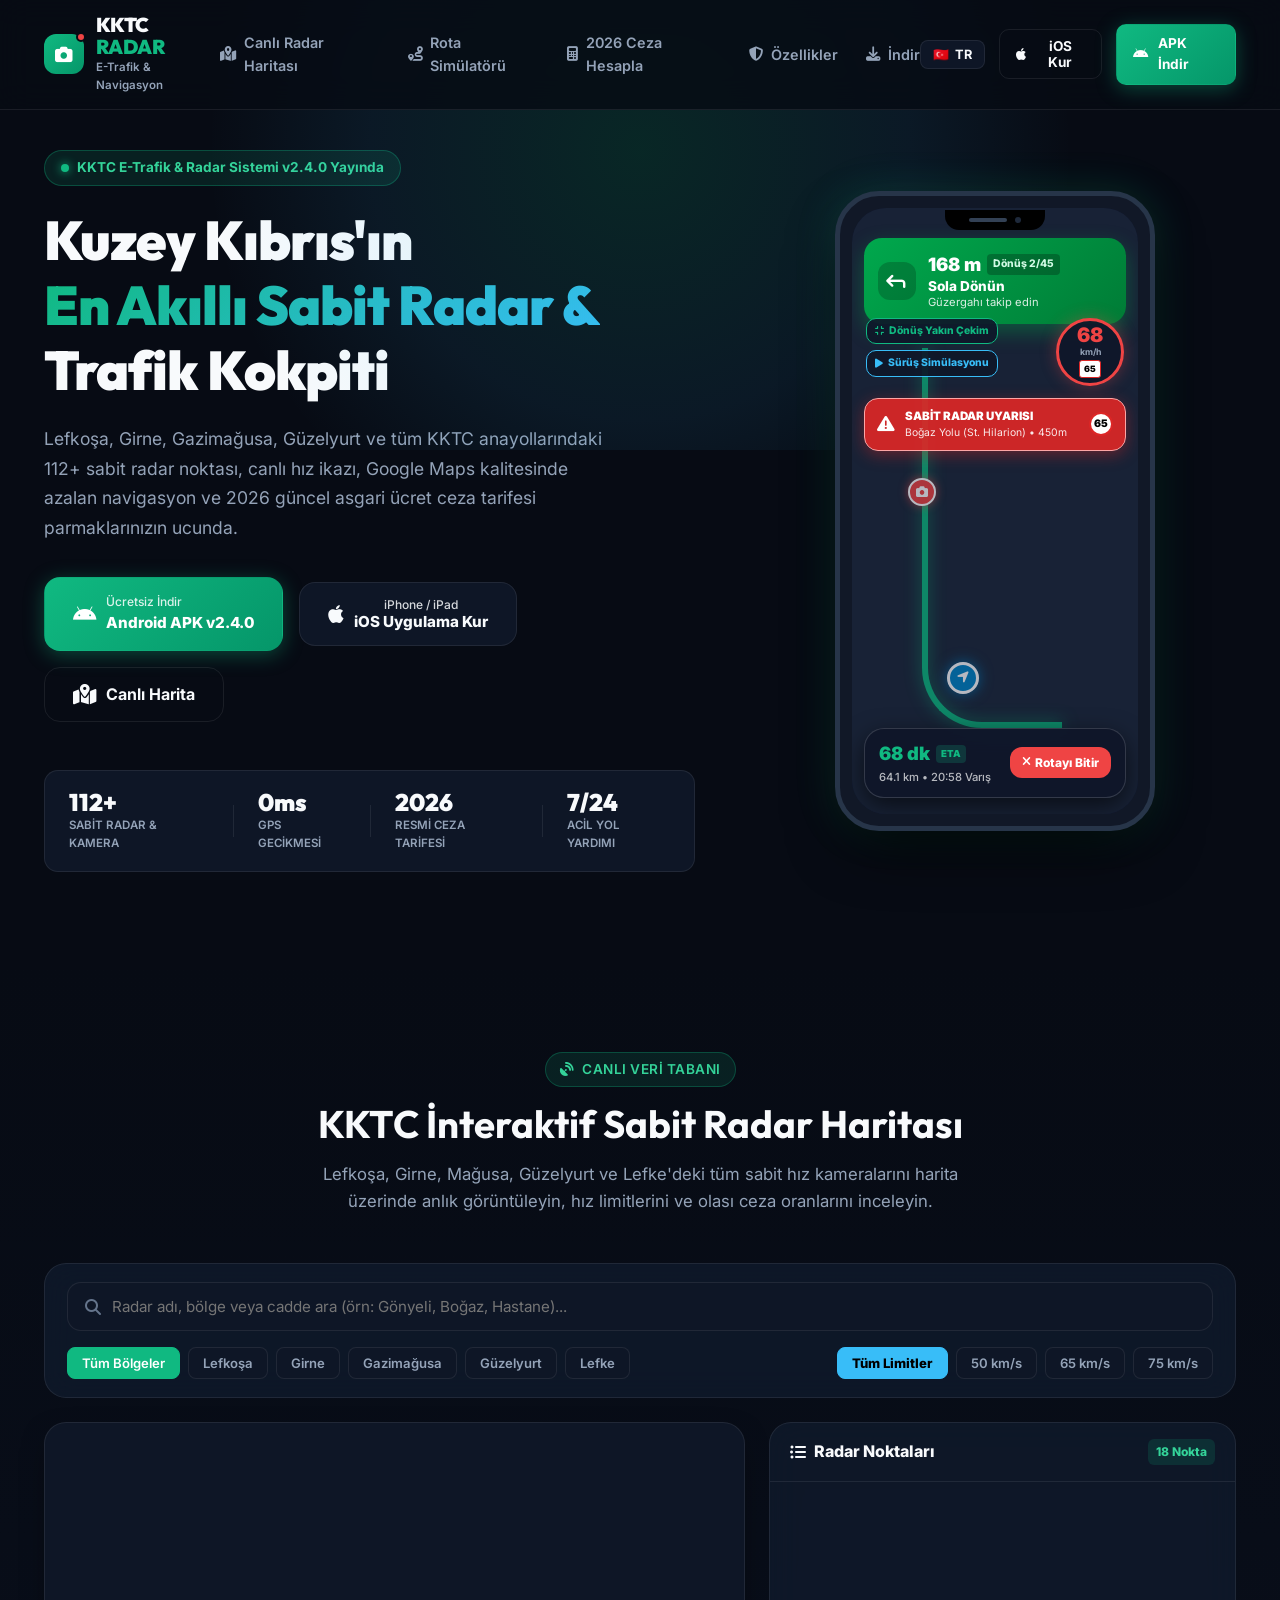
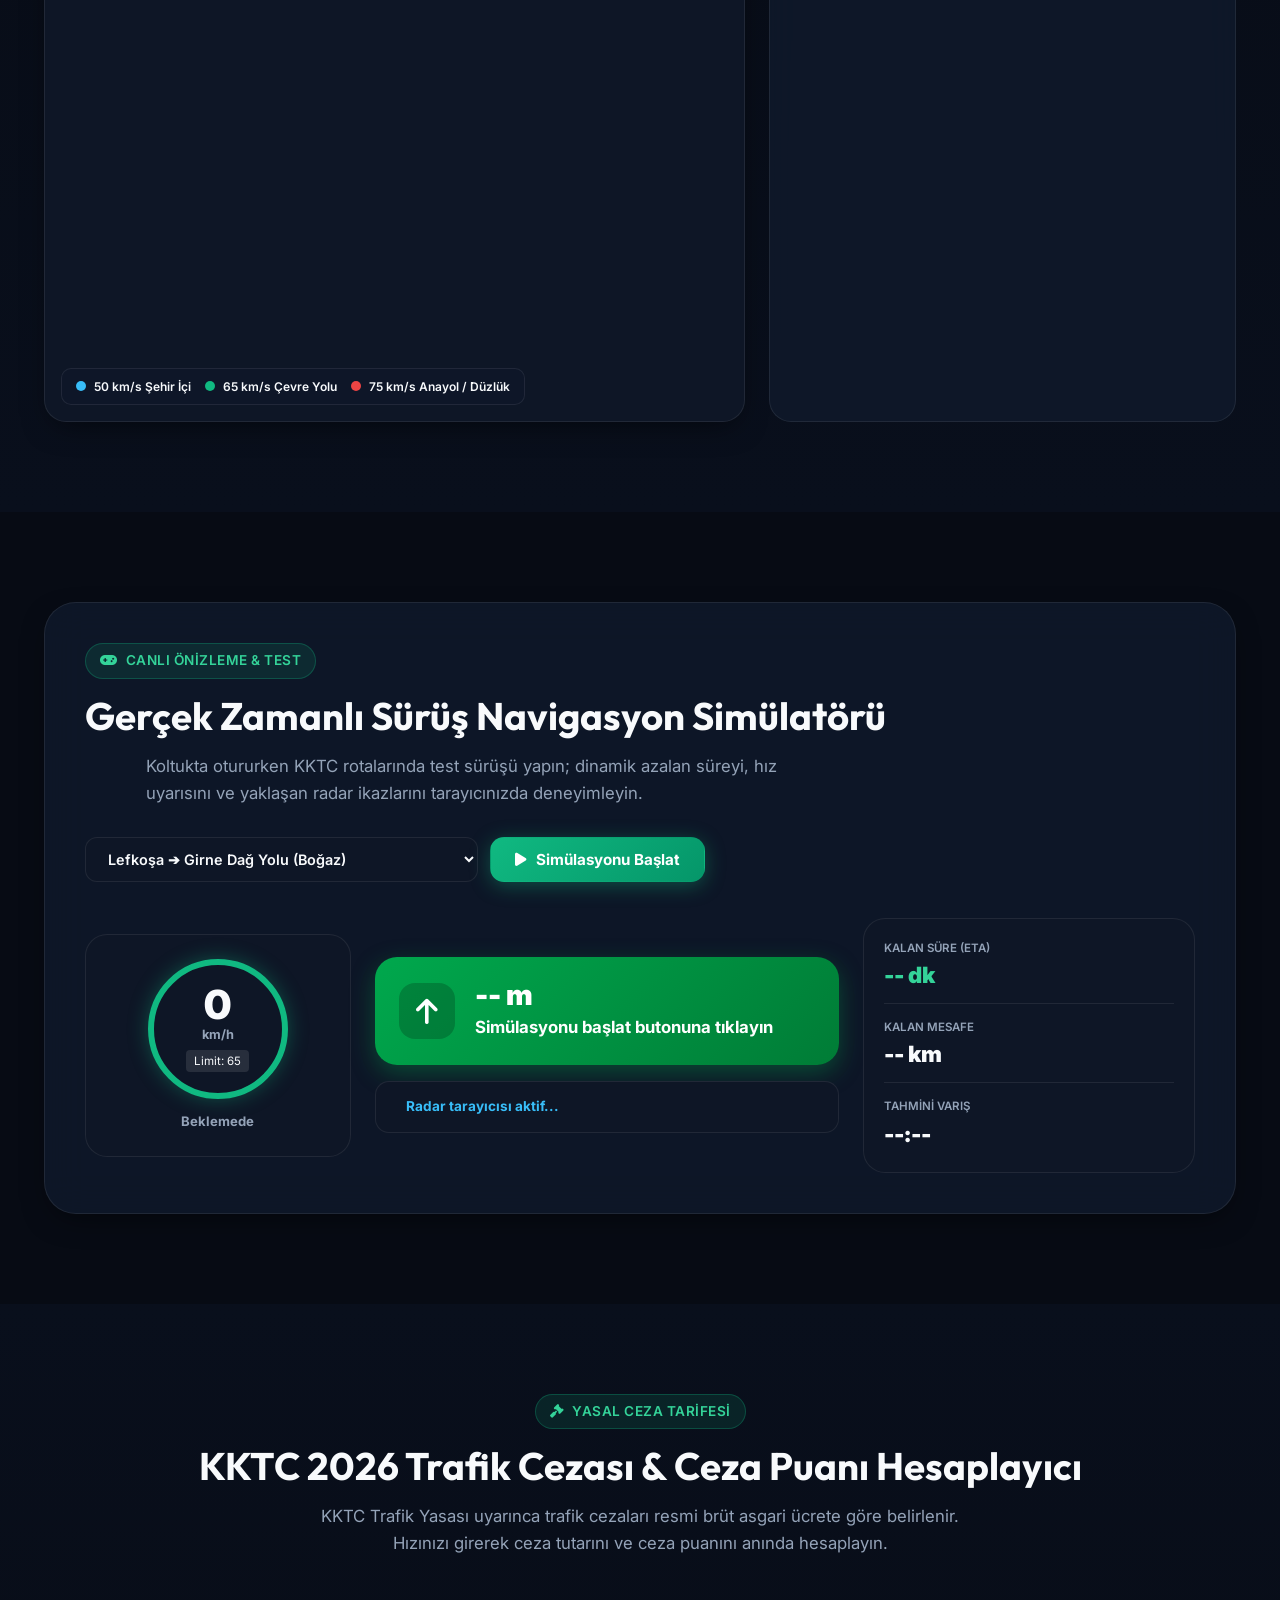
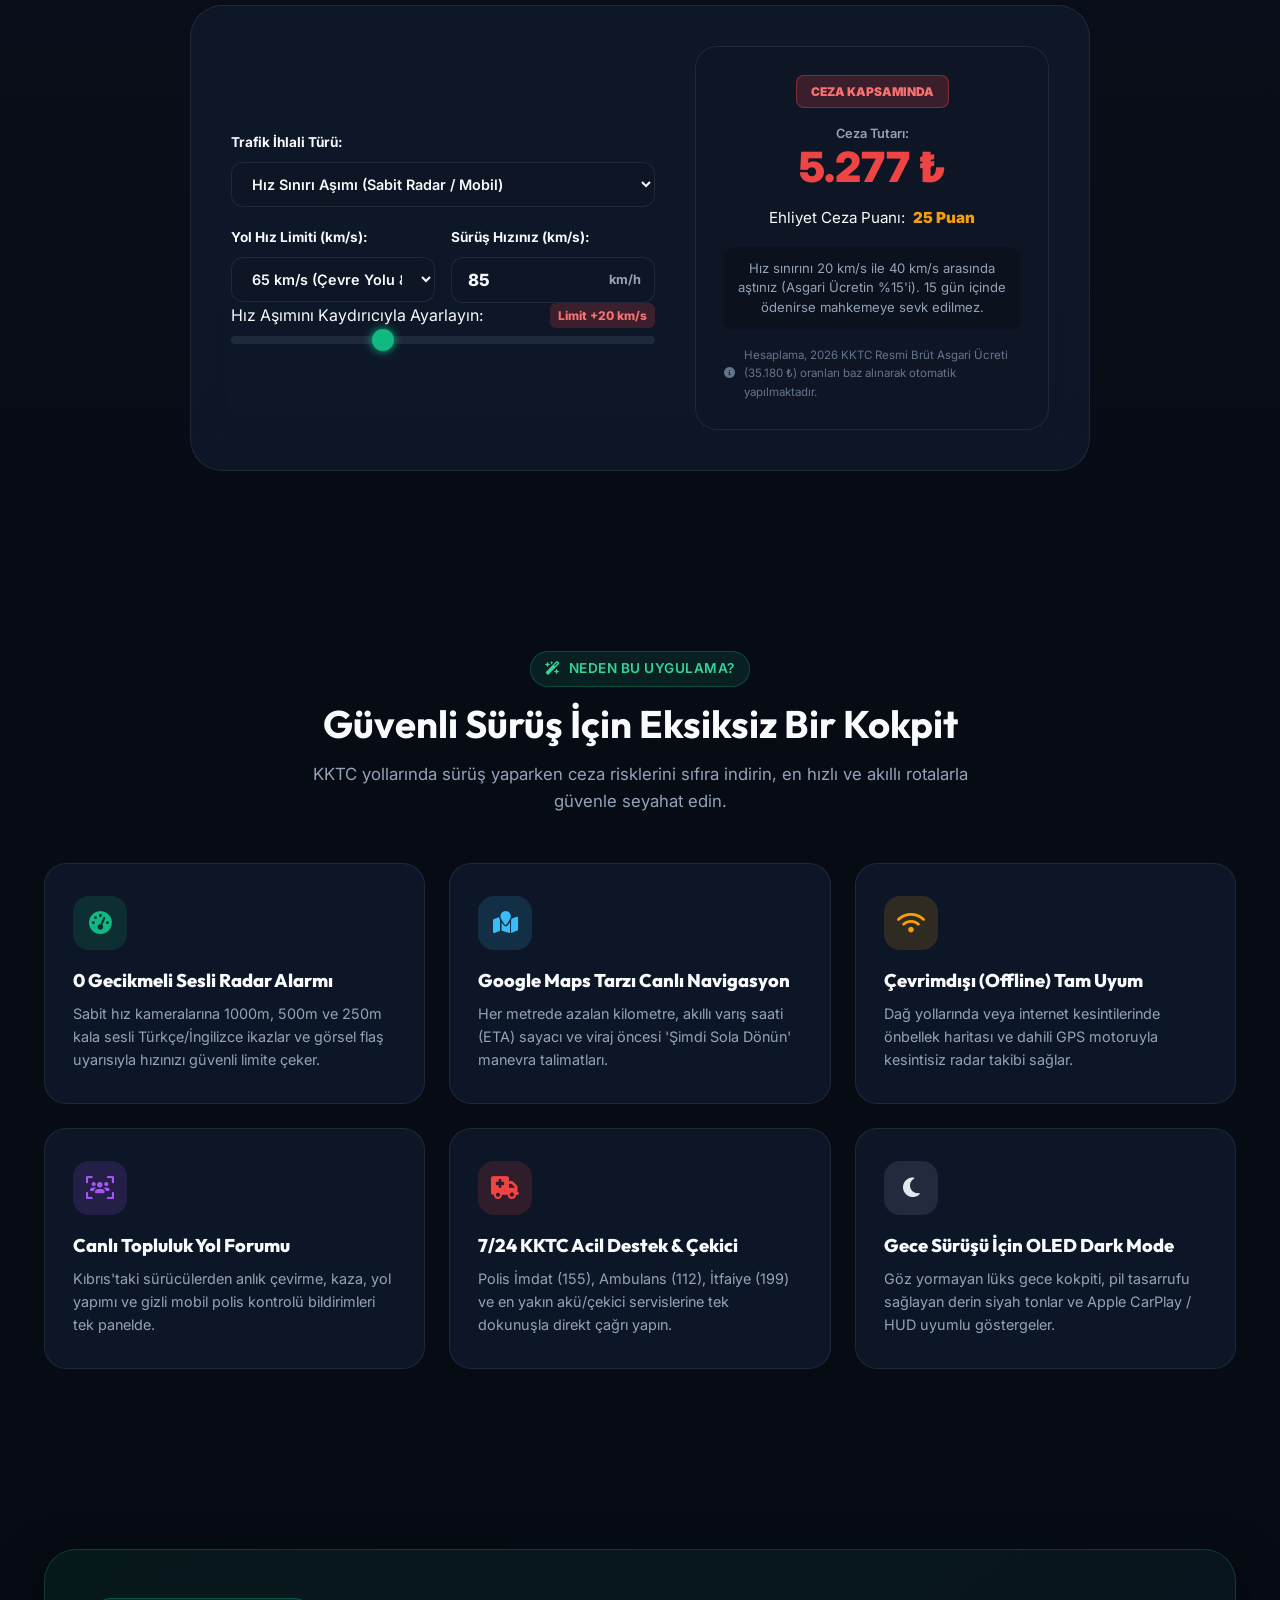
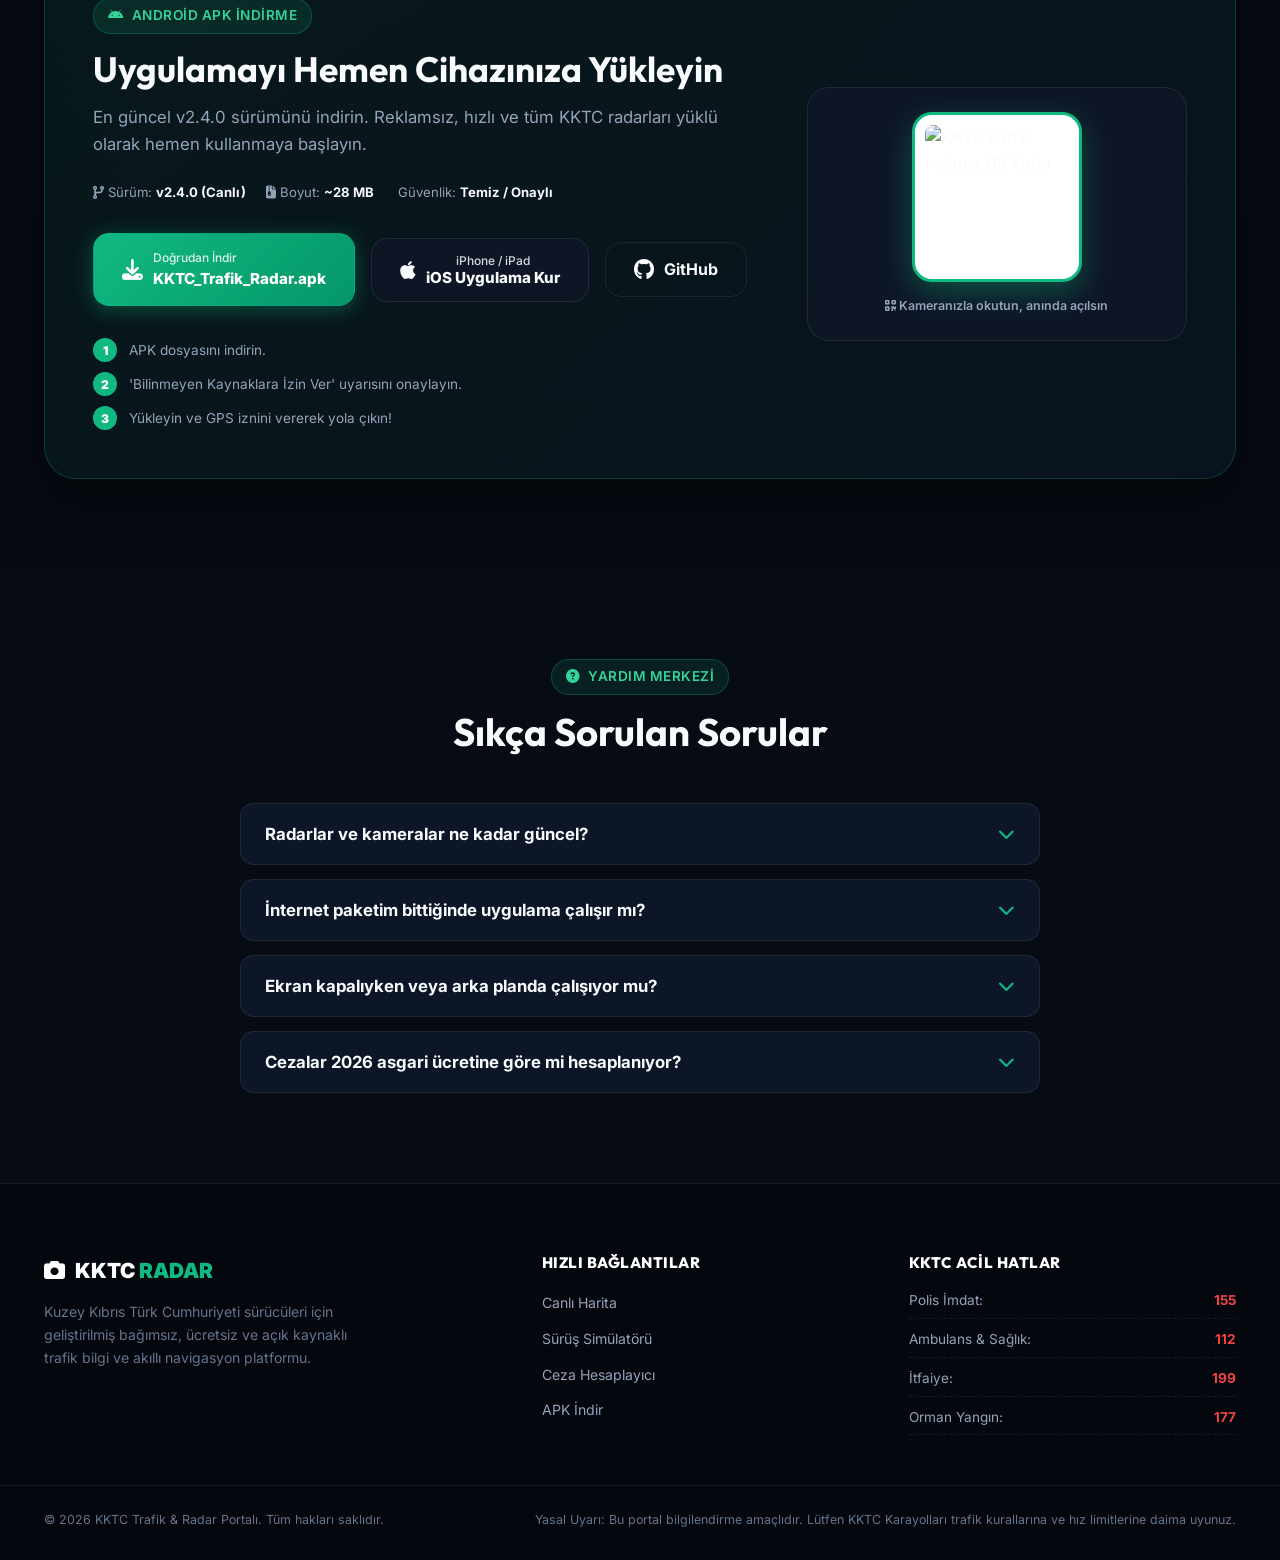
==== docs/index.html @ b9140a39 "feat: add full PWA and iOS Apple installation support with manifest, service worker and install guid" ====
<!DOCTYPE html>
<html lang="tr">
<head>
  <meta charset="UTF-8">
  <meta name="viewport" content="width=device-width, initial-scale=1.0">
  <title>KKTC Trafik & Sabit Radar Portalı | Canlı Harita & Navigasyon</title>
  <meta name="description" content="Kuzey Kıbrıs Türk Cumhuriyeti (KKTC) tüm sabit hız radarları, canlı trafik ikazı, 2026 güncel trafik cezası hesaplayıcı ve akıllı navigasyon uygulaması.">
  <meta name="keywords" content="kktc radar, kıbrıs trafik cezası, lefkoşa radar, girne radar, kktc hız limiti, kktc navigasyon, kktc ceza puanı">

  <!-- Open Graph & Social -->
  <meta property="og:title" content="KKTC Trafik & Sabit Radar Portalı">
  <meta property="og:description" content="Kuzey Kıbrıs'ın en kapsamlı sabit radar, ceza rehberi ve akıllı navigasyon portalı.">
  <meta property="og:type" content="website">

  <!-- Google Fonts: Outfit & Inter -->
  <link rel="preconnect" href="https://fonts.googleapis.com">
  <link rel="preconnect" href="https://fonts.gstatic.com" crossorigin>
  <link href="https://fonts.googleapis.com/css2?family=Inter:wght@300;400;500;600;700;800&family=Outfit:wght@500;600;700;800;900&display=swap" rel="stylesheet">

  <!-- Font Awesome Icons -->
  <link rel="stylesheet" href="https://cdnjs.cloudflare.com/ajax/libs/font-awesome/6.5.1/css/all.min.css">

  <!-- Leaflet CSS for Interactive Map -->
  <link rel="stylesheet" href="https://unpkg.com/leaflet@1.9.4/dist/leaflet.css" integrity="sha256-p4NxAoJBhIIN+hmNHrzRCf9tD/miZyoHS5obTRR9BMY=" crossorigin=""/>

  <!-- PWA & Mobile Web App Meta Tags -->
  <link rel="manifest" href="manifest.json">
  <link rel="apple-touch-icon" href="icons/Icon-192.png">
  <meta name="theme-color" content="#10B981">
  <meta name="apple-mobile-web-app-capable" content="yes">
  <meta name="apple-mobile-web-app-status-bar-style" content="black-translucent">
  <meta name="apple-mobile-web-app-title" content="KKTC Radar">

  <!-- Custom Stylesheet -->
  <link rel="stylesheet" href="style.css">
</head>
<body class="dark-theme">

  <!-- ========================================== -->
  <!-- 🧭 NAVBAR                                  -->
  <!-- ========================================== -->
  <header class="navbar" id="navbar">
    <div class="container nav-container">
      <a href="#hero" class="nav-brand">
        <div class="brand-icon">
          <i class="fa-solid fa-camera"></i>
          <span class="pulse-indicator"></span>
        </div>
        <div class="brand-text">
          <span class="brand-title">KKTC <span class="accent-text">RADAR</span></span>
          <span class="brand-subtitle" data-i18n="nav.subtitle">E-Trafik & Navigasyon</span>
        </div>
      </a>

      <nav class="nav-menu" id="navMenu">
        <a href="#harita" class="nav-link" data-i18n="nav.map"><i class="fa-solid fa-map-location-dot"></i> Canlı Radar Haritası</a>
        <a href="#simulasyon" class="nav-link" data-i18n="nav.simulation"><i class="fa-solid fa-route"></i> Rota Simülatörü</a>
        <a href="#ceza-hesapla" class="nav-link" data-i18n="nav.calculator"><i class="fa-solid fa-calculator"></i> 2026 Ceza Hesapla</a>
        <a href="#ozellikler" class="nav-link" data-i18n="nav.features"><i class="fa-solid fa-shield-halved"></i> Özellikler</a>
        <a href="#indir" class="nav-link" data-i18n="nav.download"><i class="fa-solid fa-download"></i> İndir</a>
      </nav>

      <div class="nav-actions">
        <!-- Dil Değiştirici -->
        <button id="langToggle" class="btn-lang" title="Switch Language">
          <span class="lang-flag">🇹🇷</span>
          <span class="lang-text">TR</span>
        </button>

        <!-- iOS / iPhone PWA Butonu -->
        <button id="navIosBtn" class="btn btn-outline btn-sm" title="iPhone'a Yükle">
          <i class="fa-brands fa-apple"></i>
          <span>iOS Kur</span>
        </button>

        <!-- APK İndir Butonu -->
        <a href="#indir" class="btn btn-primary btn-sm">
          <i class="fa-brands fa-android"></i>
          <span data-i18n="nav.getApk">APK İndir</span>
        </a>

        <!-- Mobil Menü Butonu -->
        <button class="mobile-toggle" id="mobileToggle" aria-label="Menüyü Aç">
          <i class="fa-solid fa-bars"></i>
        </button>
      </div>
    </div>
  </header>

  <!-- ========================================== -->
  <!-- 🚀 HERO SECTION                            -->
  <!-- ========================================== -->
  <section class="hero-section" id="hero">
    <div class="hero-bg-glow"></div>
    <div class="container hero-container">
      <div class="hero-content">
        <div class="hero-badge">
          <span class="badge-dot"></span>
          <span data-i18n="hero.badge">KKTC E-Trafik & Radar Sistemi v2.4.0 Yayında</span>
        </div>

        <h1 class="hero-title">
          <span data-i18n="hero.title1">Kuzey Kıbrıs'ın</span><br>
          <span class="gradient-text" data-i18n="hero.title2">En Akıllı Sabit Radar &</span><br>
          <span data-i18n="hero.title3">Trafik Kokpiti</span>
        </h1>

        <p class="hero-desc" data-i18n="hero.desc">
          Lefkoşa, Girne, Gazimağusa, Güzelyurt ve tüm KKTC anayollarındaki 112+ sabit radar noktası, canlı hız ikazı, Google Maps kalitesinde azalan navigasyon ve 2026 güncel asgari ücret ceza tarifesi parmaklarınızın ucunda.
        </p>

        <div class="hero-cta-group">
          <a href="#indir" class="btn btn-primary btn-lg">
            <i class="fa-brands fa-android"></i>
            <div>
              <span class="btn-subtext" data-i18n="hero.freeDownload">Ücretsiz İndir</span>
              <span class="btn-maintext">Android APK v2.4.0</span>
            </div>
          </a>
          <button id="heroIosBtn" class="btn btn-secondary btn-lg">
            <i class="fa-brands fa-apple"></i>
            <div>
              <span class="btn-subtext">iPhone / iPad</span>
              <span class="btn-maintext">iOS Uygulama Kur</span>
            </div>
          </button>
          <a href="#harita" class="btn btn-outline btn-lg">
            <i class="fa-solid fa-map-location-dot"></i>
            <span data-i18n="hero.liveMapBtn">Canlı Harita</span>
          </a>
        </div>

        <!-- İstatistik Çubuğu -->
        <div class="hero-stats">
          <div class="stat-item">
            <span class="stat-number">112+</span>
            <span class="stat-label" data-i18n="hero.statRadars">Sabit Radar & Kamera</span>
          </div>
          <div class="stat-divider"></div>
          <div class="stat-item">
            <span class="stat-number">0ms</span>
            <span class="stat-label" data-i18n="hero.statLatency">GPS Gecikmesi</span>
          </div>
          <div class="stat-divider"></div>
          <div class="stat-item">
            <span class="stat-number">2026</span>
            <span class="stat-label" data-i18n="hero.statFines">Resmi Ceza Tarifesi</span>
          </div>
          <div class="stat-divider"></div>
          <div class="stat-item">
            <span class="stat-number">7/24</span>
            <span class="stat-label" data-i18n="hero.statSupport">Acil Yol Yardımı</span>
          </div>
        </div>
      </div>

      <!-- Telefon & Canlı Navigasyon Mockup -->
      <div class="hero-mockup-wrapper">
        <div class="phone-frame">
          <div class="phone-notch">
            <div class="notch-speaker"></div>
            <div class="notch-camera"></div>
          </div>
          
          <!-- Mockup Ekranı (Uygulamanın Canlı Ekranı) -->
          <div class="phone-screen">
            <!-- Üst Navigasyon Kartı -->
            <div class="mockup-turn-banner">
              <div class="turn-icon-box">
                <i class="fa-solid fa-arrow-turn-up fa-rotate-270"></i>
              </div>
              <div class="turn-info">
                <div class="turn-meta">
                  <span class="turn-distance" id="mockTurnDist">168 m</span>
                  <span class="turn-step">Dönüş 2/45</span>
                </div>
                <div class="turn-title" data-i18n="mockup.turnTitle">Sola Dönün</div>
                <div class="turn-subtitle" data-i18n="mockup.turnDesc">Güzergahı takip edin</div>
              </div>
            </div>

            <!-- Sağ Üst Dijital Hız Göstergesi (Yeni Düzeltilen Versiyon) -->
            <div class="mockup-speedometer" id="mockSpeedometer">
              <span class="mock-speed-value" id="mockSpeedVal">68</span>
              <span class="mock-speed-unit">km/h</span>
              <div class="mock-speed-limit">65</div>
            </div>

            <!-- Sol Üst Mod Kontrolleri -->
            <div class="mockup-side-controls">
              <div class="mock-pill active">
                <i class="fa-solid fa-compress"></i> <span data-i18n="mockup.closeView">Dönüş Yakın Çekim</span>
              </div>
              <div class="mock-pill simulation">
                <i class="fa-solid fa-play"></i> <span data-i18n="mockup.simRunning">Sürüş Simülasyonu</span>
              </div>
            </div>

            <!-- Yaklaşan Radar Uyarısı -->
            <div class="mockup-radar-alert" id="mockRadarAlert">
              <div class="alert-icon"><i class="fa-solid fa-triangle-exclamation"></i></div>
              <div class="alert-info">
                <div class="alert-title" data-i18n="mockup.radarWarning">SABİT RADAR UYARISI</div>
                <div class="alert-desc" id="mockRadarDesc">Boğaz Yolu (St. Hilarion) • 450m</div>
              </div>
              <div class="alert-limit">65</div>
            </div>

            <!-- Harita Görseli & Animasyonlu Güzergah Çizgisi -->
            <div class="mockup-map-bg">
              <div class="mockup-route-line"></div>
              <div class="mockup-car-marker" id="mockCar">
                <i class="fa-solid fa-location-arrow"></i>
              </div>
              <div class="mockup-radar-pin">
                <i class="fa-solid fa-camera"></i>
              </div>
            </div>

            <!-- Alt Canlı ETA Dock'u (Dinamik Azalan Google Maps Tarzı) -->
            <div class="mockup-bottom-dock">
              <div class="dock-eta-info">
                <div class="dock-time-row">
                  <span class="dock-time" id="mockEtaDk">68 dk</span>
                  <span class="dock-eta-badge">ETA</span>
                </div>
                <div class="dock-meta" id="mockEtaKm">64.1 km • 20:58 Varış</div>
              </div>
              <button class="dock-end-btn" data-i18n="mockup.endRoute">
                <i class="fa-solid fa-xmark"></i> Rotayı Bitir
              </button>
            </div>
          </div>
        </div>
      </div>
    </div>
  </section>

  <!-- ========================================== -->
  <!-- 🗺️ CANLI İNTERAKTİF WEB RADAR HARİTASI      -->
  <!-- ========================================== -->
  <section class="map-section" id="harita">
    <div class="container">
      <div class="section-header text-center">
        <div class="section-tag"><i class="fa-solid fa-satellite-dish"></i> <span data-i18n="map.tag">Canlı Veri Tabanı</span></div>
        <h2 class="section-title" data-i18n="map.title">KKTC İnteraktif Sabit Radar Haritası</h2>
        <p class="section-desc" data-i18n="map.desc">
          Lefkoşa, Girne, Mağusa, Güzelyurt ve Lefke'deki tüm sabit hız kameralarını harita üzerinde anlık görüntüleyin, hız limitlerini ve olası ceza oranlarını inceleyin.
        </p>
      </div>

      <!-- Harita Kontrol Paneli (Arama & Filtreler) -->
      <div class="map-controls-card">
        <div class="map-search-box">
          <i class="fa-solid fa-magnifying-glass"></i>
          <input type="text" id="radarSearchInput" placeholder="Radar adı, bölge veya cadde ara (örn: Gönyeli, Boğaz, Hastane)..." data-i18n-placeholder="map.searchPlaceholder">
          <button id="clearSearchBtn" class="btn-clear" style="display: none;"><i class="fa-solid fa-xmark"></i></button>
        </div>

        <div class="filter-groups">
          <!-- Şehir Filtreleri -->
          <div class="filter-pills" id="cityFilter">
            <button class="pill active" data-city="all" data-i18n="map.filterAll">Tüm Bölgeler</button>
            <button class="pill" data-city="Lefkoşa">Lefkoşa</button>
            <button class="pill" data-city="Girne">Girne</button>
            <button class="pill" data-city="Gazimağusa">Gazimağusa</button>
            <button class="pill" data-city="Güzelyurt">Güzelyurt</button>
            <button class="pill" data-city="Lefke">Lefke</button>
          </div>

          <!-- Hız Limiti Filtreleri -->
          <div class="speed-filter-pills" id="speedFilter">
            <button class="speed-pill active" data-speed="all" data-i18n="map.speedAll">Tüm Limitler</button>
            <button class="speed-pill" data-speed="50">50 km/s</button>
            <button class="speed-pill" data-speed="65">65 km/s</button>
            <button class="speed-pill" data-speed="75">75 km/s</button>
          </div>
        </div>
      </div>

      <!-- Harita ve Liste Izgarası -->
      <div class="map-layout">
        <!-- Leaflet Canlı Harita Container -->
        <div class="map-wrapper">
          <div id="kktcLeafletMap"></div>
          <div class="map-legend">
            <div class="legend-item"><span class="legend-dot speed-50"></span> 50 km/s Şehir İçi</div>
            <div class="legend-item"><span class="legend-dot speed-65"></span> 65 km/s Çevre Yolu</div>
            <div class="legend-item"><span class="legend-dot speed-75"></span> 75 km/s Anayol / Düzlük</div>
          </div>
        </div>

        <!-- Sağ Radar Liste Paneli -->
        <div class="radar-sidebar">
          <div class="sidebar-header">
            <span class="sidebar-title"><i class="fa-solid fa-list-ul"></i> <span data-i18n="map.radarList">Radar Noktaları</span></span>
            <span class="radar-counter" id="radarCounter">18 Nokta</span>
          </div>
          <div class="radar-list" id="radarListContainer">
            <!-- JS tarafından dinamik doldurulur -->
          </div>
        </div>
      </div>
    </div>
  </section>

  <!-- ========================================== -->
  <!-- 🚗 CANLI SÜRÜŞ & ROTA SİMÜLATÖRÜ (DEMO)     -->
  <!-- ========================================== -->
  <section class="simulation-section" id="simulasyon">
    <div class="container">
      <div class="sim-card">
        <div class="sim-header">
          <div>
            <div class="section-tag"><i class="fa-solid fa-gamepad"></i> <span data-i18n="sim.tag">Canlı Önizleme & Test</span></div>
            <h2 class="section-title" data-i18n="sim.title">Gerçek Zamanlı Sürüş Navigasyon Simülatörü</h2>
            <p class="section-desc" data-i18n="sim.desc">
              Koltukta otururken KKTC rotalarında test sürüşü yapın; dinamik azalan süreyi, hız uyarısını ve yaklaşan radar ikazlarını tarayıcınızda deneyimleyin.
            </p>
          </div>
          
          <div class="sim-actions">
            <select id="routeSelect" class="sim-select">
              <option value="lefkosa_girne">Lefkoşa ➔ Girne Dağ Yolu (Boğaz)</option>
              <option value="lefkosa_ercan">Lefkoşa ➔ Ercan Havalimanı (Hamitköy - Yonca)</option>
              <option value="guzelyurt_lefkosa">Güzelyurt ➔ Lefkoşa (Yılmazköy Düzlüğü)</option>
              <option value="lefkosa_magusa">Lefkoşa ➔ Gazimağusa (Dörtyol - DAÜ)</option>
            </select>
            <button id="startSimBtn" class="btn btn-primary">
              <i class="fa-solid fa-play"></i> <span data-i18n="sim.startBtn">Simülasyonu Başlat</span>
            </button>
            <button id="resetSimBtn" class="btn btn-outline" style="display: none;">
              <i class="fa-solid fa-rotate-left"></i> <span data-i18n="sim.resetBtn">Sıfırla</span>
            </button>
          </div>
        </div>

        <div class="sim-cockpit-grid">
          <!-- Hız & Radar Ekranı -->
          <div class="cockpit-gauge-box">
            <div class="gauge-circle" id="simGauge">
              <div class="gauge-val" id="simSpeedVal">0</div>
              <div class="gauge-unit">km/h</div>
              <div class="gauge-sub" id="simSpeedLimit">Limit: 65</div>
            </div>
            <div class="gauge-status" id="simSpeedStatus">Beklemede</div>
          </div>

          <!-- Navigasyon Adımı & Manevra Ekranı -->
          <div class="cockpit-maneuver-box">
            <div class="sim-turn-card">
              <div class="sim-turn-icon" id="simTurnIcon"><i class="fa-solid fa-arrow-up"></i></div>
              <div class="sim-turn-info">
                <div class="sim-turn-dist" id="simTurnDist">-- m</div>
                <div class="sim-turn-inst" id="simTurnInst">Simülasyonu başlat butonuna tıklayın</div>
              </div>
            </div>
            
            <div class="sim-radar-detector" id="simRadarDetector">
              <i class="fa-solid fa-radar fa-spin"></i>
              <span id="simRadarStatusText">Radar tarayıcısı aktif...</span>
            </div>
          </div>

          <!-- Canlı ETA & Mesafe Göstergesi (Kullanıcının İstediği Dinamik Sayaç) -->
          <div class="cockpit-eta-box">
            <div class="eta-metric">
              <span class="eta-title" data-i18n="sim.remainingTime">Kalan Süre (ETA)</span>
              <span class="eta-value green" id="simRemainingTime">-- dk</span>
            </div>
            <div class="eta-metric">
              <span class="eta-title" data-i18n="sim.remainingDist">Kalan Mesafe</span>
              <span class="eta-value" id="simRemainingDist">-- km</span>
            </div>
            <div class="eta-metric">
              <span class="eta-title" data-i18n="sim.arrivalTime">Tahmini Varış</span>
              <span class="eta-value" id="simArrivalTime">--:--</span>
            </div>
          </div>
        </div>
      </div>
    </div>
  </section>

  <!-- ========================================== -->
  <!-- 💰 2026 KKTC TRAFİK CEZASI HESAPLAYICI     -->
  <!-- ========================================== -->
  <section class="calculator-section" id="ceza-hesapla">
    <div class="container">
      <div class="section-header text-center">
        <div class="section-tag"><i class="fa-solid fa-gavel"></i> <span data-i18n="calc.tag">Yasal Ceza Tarifesi</span></div>
        <h2 class="section-title" data-i18n="calc.title">KKTC 2026 Trafik Cezası & Ceza Puanı Hesaplayıcı</h2>
        <p class="section-desc" data-i18n="calc.desc">
          KKTC Trafik Yasası uyarınca trafik cezaları resmi brüt asgari ücrete göre belirlenir. Hızınızı girerek ceza tutarını ve ceza puanını anında hesaplayın.
        </p>
      </div>

      <div class="calculator-card">
        <div class="calc-inputs">
          <!-- İhlal Türü -->
          <div class="form-group">
            <label for="violationType" data-i18n="calc.violationType">Trafik İhlali Türü:</label>
            <select id="violationType" class="form-select">
              <option value="speed">Hız Sınırı Aşımı (Sabit Radar / Mobil)</option>
              <option value="phone">Seyir Halinde Cep Telefonu Kullanımı</option>
              <option value="belt">Emniyet Kemeri Takmama</option>
              <option value="red_light">Kırmızı Işık İhlali</option>
              <option value="alcohol">Alkollü Araç Kullanımı (50-100 Promil)</option>
              <option value="inspection">Muayenesiz / Seyrüsefersiz Araç</option>
            </select>
          </div>

          <!-- Hız Parametreleri (Yalnızca hız seçildiğinde) -->
          <div id="speedParamsGroup">
            <div class="form-row">
              <div class="form-group">
                <label for="roadLimitSelect" data-i18n="calc.roadLimit">Yol Hız Limiti (km/s):</label>
                <select id="roadLimitSelect" class="form-select">
                  <option value="50">50 km/s (Şehir İçi)</option>
                  <option value="65" selected>65 km/s (Çevre Yolu & Boğaz)</option>
                  <option value="75">75 km/s (Bölünmüş Yol / Düzlük)</option>
                  <option value="90">90 km/s (Girne - Lefkoşa Çift Şerit)</option>
                </select>
              </div>

              <div class="form-group">
                <label for="driverSpeedInput" data-i18n="calc.driverSpeed">Sürüş Hızınız (km/s):</label>
                <div class="input-with-stepper">
                  <input type="number" id="driverSpeedInput" value="85" min="20" max="180">
                  <span class="unit">km/h</span>
                </div>
              </div>
            </div>

            <!-- Hız Slider -->
            <div class="form-group">
              <div class="slider-header">
                <span data-i18n="calc.speedSlider">Hız Aşımını Kaydırıcıyla Ayarlayın:</span>
                <span class="slider-badge" id="sliderBadge">Limit +20 km/s</span>
              </div>
              <input type="range" id="speedSlider" min="50" max="150" value="85" class="custom-range">
            </div>
          </div>
        </div>

        <!-- Hesaplama Sonuç Paneli -->
        <div class="calc-result-panel" id="calcResultPanel">
          <div class="result-badge danger" id="resultStatusBadge">CEZA KAPSAMINDA</div>
          
          <div class="fine-amount-row">
            <span class="fine-label" data-i18n="calc.fineAmount">Ceza Tutarı:</span>
            <span class="fine-value" id="fineAmountTL">5.277 ₺</span>
          </div>

          <div class="fine-points-row">
            <span class="points-label" data-i18n="calc.penaltyPoints">Ehliyet Ceza Puanı:</span>
            <span class="points-value" id="finePointsVal">25 Puan</span>
          </div>

          <div class="fine-description" id="fineDescription">
            Hız sınırını 20 km/s ile 40 km/s arasında aştınız (Asgari Ücretin %15'i). 15 gün içinde ödenirse mahkemeye sevk edilmez.
          </div>

          <div class="wage-info">
            <i class="fa-solid fa-circle-info"></i>
            <span data-i18n="calc.wageBasis">Hesaplama, 2026 KKTC Resmi Brüt Asgari Ücreti (35.180 ₺) oranları baz alınarak otomatik yapılmaktadır.</span>
          </div>
        </div>
      </div>
    </div>
  </section>

  <!-- ========================================== -->
  <!-- 🛡️ ÖNE ÇIKAN ÖZELLİKLER GRID               -->
  <!-- ========================================== -->
  <section class="features-section" id="ozellikler">
    <div class="container">
      <div class="section-header text-center">
        <div class="section-tag"><i class="fa-solid fa-wand-magic-sparkles"></i> <span data-i18n="features.tag">Neden Bu Uygulama?</span></div>
        <h2 class="section-title" data-i18n="features.title">Güvenli Sürüş İçin Eksiksiz Bir Kokpit</h2>
        <p class="section-desc" data-i18n="features.desc">
          KKTC yollarında sürüş yaparken ceza risklerini sıfıra indirin, en hızlı ve akıllı rotalarla güvenle seyahat edin.
        </p>
      </div>

      <div class="features-grid">
        <div class="feature-card">
          <div class="feature-icon speed"><i class="fa-solid fa-gauge-high"></i></div>
          <h3 class="feature-title" data-i18n="features.f1Title">0 Gecikmeli Sesli Radar Alarmı</h3>
          <p class="feature-desc" data-i18n="features.f1Desc">
            Sabit hız kameralarına 1000m, 500m ve 250m kala sesli Türkçe/İngilizce ikazlar ve görsel flaş uyarısıyla hızınızı güvenli limite çeker.
          </p>
        </div>

        <div class="feature-card">
          <div class="feature-icon route"><i class="fa-solid fa-map-location"></i></div>
          <h3 class="feature-title" data-i18n="features.f2Title">Google Maps Tarzı Canlı Navigasyon</h3>
          <p class="feature-desc" data-i18n="features.f2Desc">
            Her metrede azalan kilometre, akıllı varış saati (ETA) sayacı ve viraj öncesi 'Şimdi Sola Dönün' manevra talimatları.
          </p>
        </div>

        <div class="feature-card">
          <div class="feature-icon offline"><i class="fa-solid fa-wifi"></i></div>
          <h3 class="feature-title" data-i18n="features.f3Title">Çevrimdışı (Offline) Tam Uyum</h3>
          <p class="feature-desc" data-i18n="features.f3Desc">
            Dağ yollarında veya internet kesintilerinde önbellek haritası ve dahili GPS motoruyla kesintisiz radar takibi sağlar.
          </p>
        </div>

        <div class="feature-card">
          <div class="feature-icon community"><i class="fa-solid fa-users-viewfinder"></i></div>
          <h3 class="feature-title" data-i18n="features.f4Title">Canlı Topluluk Yol Forumu</h3>
          <p class="feature-desc" data-i18n="features.f4Desc">
            Kıbrıs'taki sürücülerden anlık çevirme, kaza, yol yapımı ve gizli mobil polis kontrolü bildirimleri tek panelde.
          </p>
        </div>

        <div class="feature-card">
          <div class="feature-icon emergency"><i class="fa-solid fa-truck-medical"></i></div>
          <h3 class="feature-title" data-i18n="features.f5Title">7/24 KKTC Acil Destek & Çekici</h3>
          <p class="feature-desc" data-i18n="features.f5Desc">
            Polis İmdat (155), Ambulans (112), İtfaiye (199) ve en yakın akü/çekici servislerine tek dokunuşla direkt çağrı yapın.
          </p>
        </div>

        <div class="feature-card">
          <div class="feature-icon darkmode"><i class="fa-solid fa-moon"></i></div>
          <h3 class="feature-title" data-i18n="features.f6Title">Gece Sürüşü İçin OLED Dark Mode</h3>
          <p class="feature-desc" data-i18n="features.f6Desc">
            Göz yormayan lüks gece kokpiti, pil tasarrufu sağlayan derin siyah tonlar ve Apple CarPlay / HUD uyumlu göstergeler.
          </p>
        </div>
      </div>
    </div>
  </section>

  <!-- ========================================== -->
  <!-- 📥 İNDİRME & KURULUM BÖLÜMÜ                -->
  <!-- ========================================== -->
  <section class="download-section" id="indir">
    <div class="container">
      <div class="download-card">
        <div class="download-content">
          <div class="section-tag"><i class="fa-brands fa-android"></i> <span data-i18n="download.tag">Android APK İndirme</span></div>
          <h2 class="download-title" data-i18n="download.title">Uygulamayı Hemen Cihazınıza Yükleyin</h2>
          <p class="download-desc" data-i18n="download.desc">
            En güncel v2.4.0 sürümünü indirin. Reklamsız, hızlı ve tüm KKTC radarları yüklü olarak hemen kullanmaya başlayın.
          </p>

          <div class="apk-meta-badge">
            <span><i class="fa-solid fa-code-branch"></i> Sürüm: <strong>v2.4.0 (Canlı)</strong></span>
            <span><i class="fa-solid fa-file-zipper"></i> Boyut: <strong>~28 MB</strong></span>
            <span><i class="fa-solid fa-shield-check"></i> Güvenlik: <strong>Temiz / Onaylı</strong></span>
          </div>

          <div class="download-cta-group">
            <a href="KKTC_Trafik_Radar.apk" download="KKTC_Trafik_Radar.apk" class="btn btn-primary btn-lg" id="downloadApkBtn">
              <i class="fa-solid fa-download"></i>
              <div>
                <span class="btn-subtext" data-i18n="download.directLink">Doğrudan İndir</span>
                <span class="btn-maintext">KKTC_Trafik_Radar.apk</span>
              </div>
            </a>
            <button id="downloadIosBtn" class="btn btn-secondary btn-lg">
              <i class="fa-brands fa-apple"></i>
              <div>
                <span class="btn-subtext">iPhone / iPad</span>
                <span class="btn-maintext">iOS Uygulama Kur</span>
              </div>
            </button>
            <a href="https://github.com/Tubi-kara/kktc_ceza" target="_blank" class="btn btn-outline btn-lg">
              <i class="fa-brands fa-github"></i> <span>GitHub</span>
            </a>
          </div>

          <div class="install-steps">
            <div class="step-item">
              <span class="step-num">1</span>
              <span class="step-text" data-i18n="download.step1">APK dosyasını indirin.</span>
            </div>
            <div class="step-item">
              <span class="step-num">2</span>
              <span class="step-text" data-i18n="download.step2">'Bilinmeyen Kaynaklara İzin Ver' uyarısını onaylayın.</span>
            </div>
            <div class="step-item">
              <span class="step-num">3</span>
              <span class="step-text" data-i18n="download.step3">Yükleyin ve GPS iznini vererek yola çıkın!</span>
            </div>
          </div>
        </div>

        <div class="download-qr-box">
          <div class="qr-frame">
            <img id="qrImage" src="https://api.qrserver.com/v1/create-qr-code/?size=240x240&data=https%3A%2F%2Fkktcceza-website.vercel.app%2F&color=05-96-69&bgcolor=ffffff" alt="KKTC Radar İndirme QR Kodu" class="qr-img" width="150" height="150" />
          </div>
          <span class="qr-caption"><i class="fa-solid fa-qrcode"></i> <span data-i18n="download.scanQr">Kameranızla okutun, anında açılsın</span></span>
        </div>
      </div>
    </div>
  </section>

  <!-- ========================================== -->
  <!-- ❓ SIKÇA SORULAN SORULAR                   -->
  <!-- ========================================== -->
  <section class="faq-section" id="sss">
    <div class="container">
      <div class="section-header text-center">
        <div class="section-tag"><i class="fa-solid fa-circle-question"></i> <span data-i18n="faq.tag">Yardım Merkezi</span></div>
        <h2 class="section-title" data-i18n="faq.title">Sıkça Sorulan Sorular</h2>
      </div>

      <div class="faq-accordion">
        <div class="faq-item">
          <button class="faq-question">
            <span data-i18n="faq.q1">Radarlar ve kameralar ne kadar güncel?</span>
            <i class="fa-solid fa-chevron-down"></i>
          </button>
          <div class="faq-answer">
            <p data-i18n="faq.a1">
              Veri tabanımız KKTC Trafik Dairesi ve Polis Genel Müdürlüğü resmi duyurularıyla eş zamanlı güncellenir. Lefkoşa, Girne, Mağusa, Güzelyurt ve tüm ilçelerdeki 112+ aktif sabit kamera koordinatları doğrulanmıştır.
            </p>
          </div>
        </div>

        <div class="faq-item">
          <button class="faq-question">
            <span data-i18n="faq.q2">İnternet paketim bittiğinde uygulama çalışır mı?</span>
            <i class="fa-solid fa-chevron-down"></i>
          </button>
          <div class="faq-answer">
            <p data-i18n="faq.a2">
              Evet! Uygulama harita ve radar verilerini yerel olarak cihaz hafızasına önbelleğe alır. Yalnızca GPS uyduları açıkken bile yaklaşan tüm sabit radarları sesli olarak ikaz etmeye devam eder.
            </p>
          </div>
        </div>

        <div class="faq-item">
          <button class="faq-question">
            <span data-i18n="faq.q3">Ekran kapalıyken veya arka planda çalışıyor mu?</span>
            <i class="fa-solid fa-chevron-down"></i>
          </button>
          <div class="faq-answer">
            <p data-i18n="faq.a3">
              Evet. Arka plan servis izni verildiğinde navigasyon ve radar ikaz sistemi ekran kilitliyken veya Spotify / YouTube açıkken dahi sesli bildirim vermeyi sürdürür.
            </p>
          </div>
        </div>

        <div class="faq-item">
          <button class="faq-question">
            <span data-i18n="faq.q4">Cezalar 2026 asgari ücretine göre mi hesaplanıyor?</span>
            <i class="fa-solid fa-chevron-down"></i>
          </button>
          <div class="faq-answer">
            <p data-i18n="faq.a4">
              Kesinlikle. KKTC Trafik Yasası gereğince tüm para cezaları yürürlükteki brüt asgari ücrete (%10, %15, %25 gibi) endekslidir. Sistem her asgari ücret artışında otomatik güncellenir.
            </p>
          </div>
        </div>
      </div>
    </div>
  </section>

  <!-- ========================================== -->
  <!-- 🦶 FOOTER                                  -->
  <!-- ========================================== -->
  <footer class="footer">
    <div class="container footer-container">
      <div class="footer-col">
        <div class="footer-brand">
          <i class="fa-solid fa-camera"></i>
          <span>KKTC <span class="accent-text">RADAR</span></span>
        </div>
        <p class="footer-desc" data-i18n="footer.desc">
          Kuzey Kıbrıs Türk Cumhuriyeti sürücüleri için geliştirilmiş bağımsız, ücretsiz ve açık kaynaklı trafik bilgi ve akıllı navigasyon platformu.
        </p>
      </div>

      <div class="footer-col">
        <h4 class="footer-heading" data-i18n="footer.quickLinks">Hızlı Bağlantılar</h4>
        <ul class="footer-links">
          <li><a href="#harita" data-i18n="nav.map">Canlı Harita</a></li>
          <li><a href="#simulasyon" data-i18n="nav.simulation">Sürüş Simülatörü</a></li>
          <li><a href="#ceza-hesapla" data-i18n="nav.calculator">Ceza Hesaplayıcı</a></li>
          <li><a href="#indir" data-i18n="nav.download">APK İndir</a></li>
        </ul>
      </div>

      <div class="footer-col">
        <h4 class="footer-heading" data-i18n="footer.emergency">KKTC Acil Hatlar</h4>
        <ul class="footer-emergency-list">
          <li><span>Polis İmdat:</span> <strong>155</strong></li>
          <li><span>Ambulans & Sağlık:</span> <strong>112</strong></li>
          <li><span>İtfaiye:</span> <strong>199</strong></li>
          <li><span>Orman Yangın:</span> <strong>177</strong></li>
        </ul>
      </div>
    </div>

    <div class="footer-bottom">
      <div class="container footer-bottom-inner">
        <p data-i18n="footer.copy">© 2026 KKTC Trafik & Radar Portalı. Tüm hakları saklıdır.</p>
        <p class="disclaimer" data-i18n="footer.disclaimer">
          Yasal Uyarı: Bu portal bilgilendirme amaçlıdır. Lütfen KKTC Karayolları trafik kurallarına ve hız limitlerine daima uyunuz.
        </p>
      </div>
    </div>
  </footer>

  <!-- ========================================== -->
  <!-- 🍎 iOS / iPhone PWA KURULUM MODALİ         -->
  <!-- ========================================== -->
  <div class="ios-modal-overlay" id="iosModalOverlay">
    <div class="ios-modal">
      <button class="ios-modal-close" id="closeIosModalBtn" aria-label="Kapat"><i class="fa-solid fa-xmark"></i></button>
      <div class="ios-modal-header">
        <div class="ios-app-icon">
          <img src="icons/Icon-192.png" alt="KKTC Radar İkonu" width="54" height="54" />
        </div>
        <div class="ios-app-info">
          <h3>KKTC Radar</h3>
          <span>E-Trafik & Sabit Radar Portalı</span>
        </div>
      </div>
      
      <div class="ios-modal-body">
        <p class="ios-intro-text">
          iPhone veya iPad cihazınıza <strong>App Store'a gerek kalmadan</strong> tam ekran yerel bir uygulama olarak hemen ekleyebilirsiniz:
        </p>
        
        <div class="ios-guide-step">
          <div class="step-badge">1</div>
          <div class="step-desc">
            Safari tarayıcısının altındaki <span class="ios-pill"><i class="fa-solid fa-arrow-up-from-bracket"></i> Paylaş</span> simgesine dokunun.
          </div>
        </div>

        <div class="ios-guide-step">
          <div class="step-badge">2</div>
          <div class="step-desc">
            Açılan menüde aşağı kaydırıp <span class="ios-pill"><i class="fa-regular fa-square-plus"></i> Ana Ekrana Ekle</span> seçeneğine tıklayın.
          </div>
        </div>

        <div class="ios-guide-step">
          <div class="step-badge">3</div>
          <div class="step-desc">
            Sağ üstteki <strong>'Ekle'</strong> butonuna dokunun. Artık KKTC Radar ana ekranınızda reklamsız tam ekran çalışacaktır!
          </div>
        </div>
      </div>

      <div class="ios-modal-footer">
        <button class="btn btn-primary w-100" id="closeIosModalConfirm">Anladım, Harika!</button>
      </div>
    </div>
  </div>

  <!-- Leaflet JS for Interactive Map -->
  <script src="https://unpkg.com/leaflet@1.9.4/dist/leaflet.js" integrity="sha256-20nQCchB9co0qIjJZRGuk2/Z9VM+kNiyxNV1lvTlZBo=" crossorigin=""></script>

  <!-- Application Logic -->
  <script src="app.js"></script>
</body>
</html>
---- docs/style.css ----
/* ==========================================================================
   KKTC TRAFİK & SABİT RADAR SİSTEMİ - MODERN DESIGN SYSTEM & STYLESHEET
   ========================================================================== */

:root {
  /* Renk Paleti - Dark Futuristic Theme */
  --bg-dark: #070B14;
  --bg-surface: #0E1626;
  --bg-card: rgba(17, 27, 46, 0.75);
  --bg-card-hover: rgba(24, 38, 64, 0.85);
  --border-color: rgba(255, 255, 255, 0.08);
  --border-focus: rgba(16, 185, 129, 0.5);

  /* Vurgu Renkleri */
  --primary: #10B981;
  --primary-light: #34D399;
  --primary-glow: rgba(16, 185, 129, 0.35);
  --secondary: #38BDF8;
  --secondary-glow: rgba(56, 189, 248, 0.35);
  --danger: #EF4444;
  --danger-glow: rgba(239, 68, 68, 0.35);
  --warning: #F59E0B;
  --dark-glass: rgba(15, 23, 42, 0.85);

  /* Tipografi */
  --font-heading: 'Outfit', -apple-system, BlinkMacSystemFont, 'Segoe UI', Roboto, sans-serif;
  --font-body: 'Inter', -apple-system, BlinkMacSystemFont, 'Segoe UI', Roboto, sans-serif;

  /* Metin Renkleri */
  --text-main: #F8FAFC;
  --text-muted: #94A3B8;
  --text-dim: #64748B;

  /* Geçişler & Efektler */
  --radius-sm: 8px;
  --radius-md: 14px;
  --radius-lg: 22px;
  --radius-xl: 32px;
  --transition: all 0.28s cubic-bezier(0.4, 0, 0.2, 1);
  --shadow-card: 0 10px 30px -10px rgba(0, 0, 0, 0.6);
  --shadow-glow: 0 0 25px rgba(16, 185, 129, 0.25);
}

/* ==========================================================================
   RESET & TEMEL DÜZEN
   ========================================================================== */
*, *::before, *::after {
  box-sizing: border-box;
  margin: 0;
  padding: 0;
}

html {
  scroll-behavior: smooth;
  font-size: 16px;
}

body {
  background-color: var(--bg-dark);
  color: var(--text-main);
  font-family: var(--font-body);
  line-height: 1.6;
  overflow-x: hidden;
  -webkit-font-smoothing: antialiased;
}

.container {
  max-width: 1240px;
  margin: 0 auto;
  padding: 0 24px;
}

a {
  text-decoration: none;
  color: inherit;
  transition: var(--transition);
}

ul {
  list-style: none;
}

button, input, select {
  font-family: inherit;
  outline: none;
  border: none;
}

/* ==========================================================================
   TİPOGRAFİ & BUTONLAR
   ========================================================================== */
h1, h2, h3, h4, h5, h6 {
  font-family: var(--font-heading);
  font-weight: 700;
  line-height: 1.2;
}

.gradient-text {
  background: linear-gradient(135deg, #10B981 0%, #38BDF8 100%);
  -webkit-background-clip: text;
  -webkit-text-fill-color: transparent;
}

.accent-text {
  color: var(--primary);
}

.section-header {
  margin-bottom: 48px;
}

.section-tag {
  display: inline-flex;
  align-items: center;
  gap: 8px;
  padding: 6px 14px;
  background: rgba(16, 185, 129, 0.12);
  color: var(--primary-light);
  border: 1px solid rgba(16, 185, 129, 0.28);
  border-radius: 999px;
  font-size: 0.85rem;
  font-weight: 600;
  margin-bottom: 14px;
  text-transform: uppercase;
  letter-spacing: 0.5px;
}

.section-title {
  font-size: 2.4rem;
  margin-bottom: 14px;
  color: var(--text-main);
}

.section-desc {
  max-width: 680px;
  margin: 0 auto;
  color: var(--text-muted);
  font-size: 1.05rem;
}

.text-center {
  text-align: center;
}

/* Buton Bileşenleri */
.btn {
  display: inline-flex;
  align-items: center;
  justify-content: center;
  gap: 10px;
  padding: 12px 24px;
  border-radius: var(--radius-md);
  font-weight: 700;
  font-size: 0.95rem;
  cursor: pointer;
  transition: var(--transition);
  border: 1px solid transparent;
}

.btn-primary {
  background: linear-gradient(135deg, #10B981 0%, #059669 100%);
  color: #FFFFFF;
  box-shadow: 0 4px 20px var(--primary-glow);
}

.btn-primary:hover {
  transform: translateY(-2px);
  box-shadow: 0 8px 25px rgba(16, 185, 129, 0.45);
}

.btn-secondary {
  background: var(--bg-surface);
  color: var(--text-main);
  border: 1px solid var(--border-color);
  backdrop-filter: blur(10px);
}

.btn-secondary:hover {
  background: var(--bg-card-hover);
  border-color: var(--secondary);
  color: var(--secondary);
  transform: translateY(-2px);
}

.btn-outline {
  background: transparent;
  color: var(--text-main);
  border: 1px solid var(--border-color);
}

.btn-outline:hover {
  border-color: var(--primary);
  color: var(--primary);
}

.btn-lg {
  padding: 14px 28px;
  border-radius: 16px;
  font-size: 1rem;
}

.btn-lg i {
  font-size: 1.3rem;
}

.btn-sm {
  padding: 8px 16px;
  font-size: 0.85rem;
  border-radius: 10px;
}

.btn-subtext {
  display: block;
  font-size: 0.75rem;
  font-weight: 500;
  opacity: 0.85;
}

.btn-maintext {
  display: block;
  font-size: 0.95rem;
  font-weight: 800;
}

/* ==========================================
   NAVBAR
   ========================================== */
.navbar {
  position: fixed;
  top: 0;
  left: 0;
  right: 0;
  z-index: 1000;
  background: rgba(7, 11, 20, 0.82);
  backdrop-filter: blur(16px);
  border-bottom: 1px solid var(--border-color);
  padding: 14px 0;
  transition: var(--transition);
}

.nav-container {
  display: flex;
  align-items: center;
  justify-content: space-between;
}

.nav-brand {
  display: flex;
  align-items: center;
  gap: 12px;
}

.brand-icon {
  position: relative;
  width: 40px;
  height: 40px;
  background: linear-gradient(135deg, #10B981, #059669);
  border-radius: 12px;
  display: flex;
  align-items: center;
  justify-content: center;
  color: #FFF;
  font-size: 1.1rem;
}

.pulse-indicator {
  position: absolute;
  top: -2px;
  right: -2px;
  width: 10px;
  height: 10px;
  background-color: #EF4444;
  border-radius: 50%;
  border: 2px solid var(--bg-dark);
  animation: pulse-ring 2s infinite;
}

@keyframes pulse-ring {
  0% { transform: scale(0.9); opacity: 1; }
  50% { transform: scale(1.4); opacity: 0.5; }
  100% { transform: scale(0.9); opacity: 1; }
}

.brand-title {
  font-family: var(--font-heading);
  font-weight: 900;
  font-size: 1.25rem;
  letter-spacing: -0.5px;
  display: block;
  line-height: 1.1;
}

.brand-subtitle {
  font-size: 0.72rem;
  color: var(--text-muted);
  font-weight: 600;
  display: block;
}

.nav-menu {
  display: flex;
  align-items: center;
  gap: 28px;
}

.nav-link {
  font-size: 0.9rem;
  font-weight: 600;
  color: var(--text-muted);
  display: flex;
  align-items: center;
  gap: 8px;
}

.nav-link:hover {
  color: var(--primary);
}

.nav-actions {
  display: flex;
  align-items: center;
  gap: 14px;
}

.btn-lang {
  display: flex;
  align-items: center;
  gap: 6px;
  background: var(--bg-surface);
  border: 1px solid var(--border-color);
  padding: 6px 12px;
  border-radius: 8px;
  color: var(--text-main);
  cursor: pointer;
  font-weight: 700;
  font-size: 0.8rem;
  transition: var(--transition);
}

.btn-lang:hover {
  border-color: var(--primary);
  background: var(--bg-card-hover);
}

.mobile-toggle {
  display: none;
  background: transparent;
  color: var(--text-main);
  font-size: 1.3rem;
  cursor: pointer;
}

/* ==========================================
   HERO BÖLÜMÜ
   ========================================== */
.hero-section {
  position: relative;
  padding: 150px 0 90px;
  min-height: 92vh;
  display: flex;
  align-items: center;
  overflow: hidden;
}

.hero-bg-glow {
  position: absolute;
  top: -150px;
  left: 50%;
  transform: translateX(-50%);
  width: 900px;
  height: 600px;
  background: radial-gradient(circle, rgba(16, 185, 129, 0.16) 0%, rgba(56, 189, 248, 0.08) 50%, transparent 80%);
  pointer-events: none;
}

.hero-container {
  display: grid;
  grid-template-columns: 1.15fr 0.85fr;
  align-items: center;
  gap: 60px;
}

.hero-badge {
  display: inline-flex;
  align-items: center;
  gap: 8px;
  padding: 6px 16px;
  background: rgba(16, 185, 129, 0.12);
  border: 1px solid rgba(16, 185, 129, 0.3);
  border-radius: 999px;
  font-size: 0.85rem;
  font-weight: 700;
  color: var(--primary-light);
  margin-bottom: 22px;
}

.badge-dot {
  width: 8px;
  height: 8px;
  background: var(--primary);
  border-radius: 50%;
  box-shadow: 0 0 10px var(--primary);
}

.hero-title {
  font-size: 3.4rem;
  font-weight: 900;
  letter-spacing: -1px;
  margin-bottom: 20px;
}

.hero-desc {
  font-size: 1.1rem;
  color: var(--text-muted);
  margin-bottom: 34px;
  max-width: 580px;
  line-height: 1.7;
}

.hero-cta-group {
  display: flex;
  align-items: center;
  gap: 16px;
  margin-bottom: 48px;
  flex-wrap: wrap;
}

.hero-stats {
  display: flex;
  align-items: center;
  gap: 24px;
  padding: 18px 24px;
  background: var(--bg-surface);
  border: 1px solid var(--border-color);
  border-radius: var(--radius-md);
  max-width: fit-content;
}

.stat-item {
  display: flex;
  flex-direction: column;
}

.stat-number {
  font-family: var(--font-heading);
  font-size: 1.5rem;
  font-weight: 900;
  color: var(--text-main);
  line-height: 1.1;
}

.stat-label {
  font-size: 0.72rem;
  color: var(--text-muted);
  font-weight: 600;
  text-transform: uppercase;
}

.stat-divider {
  width: 1px;
  height: 32px;
  background-color: var(--border-color);
}

/* ==========================================
   PHONE MOCKUP (CANLI NAVİGASYON KOKPİTİ)
   ========================================== */
.hero-mockup-wrapper {
  display: flex;
  justify-content: center;
  perspective: 1000px;
}

.phone-frame {
  position: relative;
  width: 320px;
  height: 640px;
  background: #111827;
  border-radius: 44px;
  padding: 12px;
  border: 5px solid #273549;
  box-shadow: 0 25px 60px -15px rgba(0, 0, 0, 0.9), 0 0 40px rgba(16, 185, 129, 0.2);
  transition: transform 0.4s ease;
}

.phone-frame:hover {
  transform: translateY(-8px) rotateY(4deg);
}

.phone-notch {
  position: absolute;
  top: 14px;
  left: 50%;
  transform: translateX(-50%);
  width: 100px;
  height: 20px;
  background: #000;
  border-radius: 0 0 14px 14px;
  z-index: 50;
  display: flex;
  align-items: center;
  justify-content: center;
  gap: 8px;
}

.notch-speaker {
  width: 38px;
  height: 4px;
  background: #334155;
  border-radius: 2px;
}

.notch-camera {
  width: 6px;
  height: 6px;
  background: #1E293B;
  border-radius: 50%;
}

.phone-screen {
  position: relative;
  width: 100%;
  height: 100%;
  background: #0B132B;
  border-radius: 34px;
  overflow: hidden;
  display: flex;
  flex-direction: column;
}

/* Mockup İçerikleri */
.mockup-turn-banner {
  position: absolute;
  top: 30px;
  left: 12px;
  right: 12px;
  background: linear-gradient(135deg, #00A84D 0%, #007C36 100%);
  border-radius: 18px;
  padding: 12px 14px;
  display: flex;
  align-items: center;
  gap: 12px;
  z-index: 20;
  box-shadow: 0 8px 20px rgba(0, 168, 77, 0.4);
}

.turn-icon-box {
  width: 38px;
  height: 38px;
  background: rgba(0, 0, 0, 0.2);
  border-radius: 12px;
  display: flex;
  align-items: center;
  justify-content: center;
  font-size: 1.2rem;
  color: #FFF;
}

.turn-meta {
  display: flex;
  align-items: center;
  gap: 6px;
}

.turn-distance {
  font-size: 1.15rem;
  font-weight: 900;
  color: #FFF;
}

.turn-step {
  font-size: 0.65rem;
  background: rgba(0, 0, 0, 0.25);
  color: #D1FAE5;
  padding: 2px 6px;
  border-radius: 4px;
  font-weight: 800;
}

.turn-title {
  font-size: 0.85rem;
  font-weight: 800;
  color: #FFF;
  line-height: 1.1;
}

.turn-subtitle {
  font-size: 0.7rem;
  color: rgba(255, 255, 255, 0.85);
}

/* Düzeltilen Yuvarlak Hız Göstergesi Mockup'ı */
.mockup-speedometer {
  position: absolute;
  top: 110px;
  right: 14px;
  width: 68px;
  height: 68px;
  background: rgba(15, 23, 42, 0.94);
  border: 3px solid #EF4444;
  border-radius: 50%;
  display: flex;
  flex-direction: column;
  align-items: center;
  justify-content: center;
  z-index: 20;
  box-shadow: 0 0 16px rgba(239, 68, 68, 0.35);
}

.mock-speed-value {
  font-size: 1.25rem;
  font-weight: 900;
  color: #EF4444;
  line-height: 1;
}

.mock-speed-unit {
  font-size: 0.55rem;
  color: #94A3B8;
  font-weight: 700;
}

.mock-speed-limit {
  font-size: 0.55rem;
  font-weight: 900;
  color: #000;
  background: #FFF;
  padding: 1px 4px;
  border-radius: 3px;
  border: 1px solid #DC2626;
  margin-top: 1px;
}

/* Yan Mod Butonları */
.mockup-side-controls {
  position: absolute;
  top: 110px;
  left: 14px;
  display: flex;
  flex-direction: column;
  gap: 6px;
  z-index: 20;
}

.mock-pill {
  background: rgba(15, 23, 42, 0.92);
  border: 1px solid rgba(255, 255, 255, 0.15);
  padding: 4px 8px;
  border-radius: 10px;
  font-size: 0.65rem;
  font-weight: 800;
  color: #FFF;
  display: flex;
  align-items: center;
  gap: 5px;
}

.mock-pill.active {
  border-color: #10B981;
  color: #10B981;
}

.mock-pill.simulation {
  border-color: #38BDF8;
  color: #38BDF8;
}

/* Yaklaşan Radar Uyarısı */
.mockup-radar-alert {
  position: absolute;
  top: 190px;
  left: 12px;
  right: 12px;
  background: rgba(220, 38, 38, 0.92);
  border: 1px solid #FCA5A5;
  border-radius: 14px;
  padding: 8px 12px;
  display: flex;
  align-items: center;
  gap: 10px;
  z-index: 20;
  box-shadow: 0 4px 16px rgba(220, 38, 38, 0.4);
  animation: alert-pulse 1.6s infinite;
}

@keyframes alert-pulse {
  0%, 100% { transform: scale(1); }
  50% { transform: scale(1.02); }
}

.mockup-radar-alert .alert-icon {
  font-size: 1.1rem;
  color: #FFF;
}

.mockup-radar-alert .alert-info {
  flex: 1;
}

.mockup-radar-alert .alert-title {
  font-size: 0.72rem;
  font-weight: 900;
  color: #FFF;
}

.mockup-radar-alert .alert-desc {
  font-size: 0.65rem;
  color: rgba(255, 255, 255, 0.9);
}

.mockup-radar-alert .alert-limit {
  width: 24px;
  height: 24px;
  background: #FFF;
  border-radius: 50%;
  border: 2px solid #DC2626;
  color: #000;
  font-size: 0.65rem;
  font-weight: 900;
  display: flex;
  align-items: center;
  justify-content: center;
}

/* Harita Arka Planı & Rota */
.mockup-map-bg {
  position: absolute;
  inset: 0;
  background: #1E293B url('https://images.unsplash.com/photo-1524661135-423995f22d0b?auto=format&fit=crop&w=600&q=80') center/cover;
  opacity: 0.7;
}

.mockup-route-line {
  position: absolute;
  top: 140px;
  left: 70px;
  width: 140px;
  height: 380px;
  border-left: 6px solid #10B981;
  border-bottom: 6px solid #10B981;
  border-bottom-left-radius: 60px;
  filter: drop-shadow(0 0 8px rgba(16, 185, 129, 0.7));
}

.mockup-car-marker {
  position: absolute;
  bottom: 120px;
  left: 95px;
  width: 32px;
  height: 32px;
  background: #0284C7;
  border: 3px solid #FFF;
  border-radius: 50%;
  display: flex;
  align-items: center;
  justify-content: center;
  color: #FFF;
  font-size: 0.85rem;
  box-shadow: 0 0 14px rgba(2, 132, 199, 0.8);
  animation: car-float 3s infinite alternate ease-in-out;
}

@keyframes car-float {
  0% { transform: translateY(0) rotate(45deg); }
  100% { transform: translateY(-18px) rotate(45deg); }
}

.mockup-radar-pin {
  position: absolute;
  top: 270px;
  left: 56px;
  width: 28px;
  height: 28px;
  background: #EF4444;
  border: 2px solid #FFF;
  border-radius: 50%;
  display: flex;
  align-items: center;
  justify-content: center;
  color: #FFF;
  font-size: 0.75rem;
  box-shadow: 0 0 10px rgba(239, 68, 68, 0.7);
}

/* Alt Dinamik ETA Dock'u */
.mockup-bottom-dock {
  position: absolute;
  bottom: 16px;
  left: 12px;
  right: 12px;
  background: rgba(15, 23, 42, 0.95);
  border: 1px solid rgba(255, 255, 255, 0.15);
  border-radius: 20px;
  padding: 10px 14px;
  display: flex;
  align-items: center;
  justify-content: space-between;
  z-index: 20;
  backdrop-filter: blur(12px);
  box-shadow: 0 8px 24px rgba(0, 0, 0, 0.6);
}

.dock-time-row {
  display: flex;
  align-items: center;
  gap: 6px;
}

.dock-time {
  font-size: 1.15rem;
  font-weight: 900;
  color: #10B981;
}

.dock-eta-badge {
  font-size: 0.6rem;
  font-weight: 900;
  color: #10B981;
  background: rgba(16, 185, 129, 0.2);
  padding: 1px 5px;
  border-radius: 4px;
}

.dock-meta {
  font-size: 0.7rem;
  color: rgba(255, 255, 255, 0.7);
  font-weight: 500;
}

.dock-end-btn {
  background: #EF4444;
  color: #FFF;
  padding: 8px 12px;
  border-radius: 12px;
  font-size: 0.75rem;
  font-weight: 800;
  cursor: pointer;
  display: flex;
  align-items: center;
  gap: 4px;
}

/* ==========================================
   CANLI HARİTA BÖLÜMÜ
   ========================================= */
.map-section {
  padding: 90px 0;
  background: linear-gradient(180deg, var(--bg-dark) 0%, #090F1C 100%);
}

.map-controls-card {
  background: var(--bg-card);
  border: 1px solid var(--border-color);
  border-radius: var(--radius-lg);
  padding: 18px 22px;
  margin-bottom: 24px;
  backdrop-filter: blur(16px);
}

.map-search-box {
  position: relative;
  margin-bottom: 16px;
}

.map-search-box i {
  position: absolute;
  left: 18px;
  top: 50%;
  transform: translateY(-50%);
  color: var(--text-dim);
  font-size: 1rem;
}

.map-search-box input {
  width: 100%;
  background: var(--bg-surface);
  border: 1px solid var(--border-color);
  border-radius: var(--radius-md);
  padding: 14px 44px;
  color: var(--text-main);
  font-size: 0.95rem;
  transition: var(--transition);
}

.map-search-box input:focus {
  border-color: var(--primary);
  box-shadow: 0 0 15px var(--primary-glow);
}

.btn-clear {
  position: absolute;
  right: 14px;
  top: 50%;
  transform: translateY(-50%);
  background: transparent;
  color: var(--text-muted);
  cursor: pointer;
  font-size: 1rem;
}

.filter-groups {
  display: flex;
  align-items: center;
  justify-content: space-between;
  flex-wrap: wrap;
  gap: 14px;
}

.filter-pills, .speed-filter-pills {
  display: flex;
  align-items: center;
  gap: 8px;
  flex-wrap: wrap;
}

.pill, .speed-pill {
  padding: 7px 14px;
  background: var(--bg-surface);
  border: 1px solid var(--border-color);
  border-radius: 8px;
  color: var(--text-muted);
  font-size: 0.82rem;
  font-weight: 600;
  cursor: pointer;
  transition: var(--transition);
}

.pill:hover, .speed-pill:hover {
  background: var(--bg-card-hover);
  color: var(--text-main);
}

.pill.active {
  background: var(--primary);
  color: #FFF;
  border-color: var(--primary);
}

.speed-pill.active {
  background: var(--secondary);
  color: #000;
  font-weight: 800;
  border-color: var(--secondary);
}

/* Harita & Liste Düzeni */
.map-layout {
  display: grid;
  grid-template-columns: 1.8fr 1.2fr;
  gap: 24px;
  height: 600px;
}

.map-wrapper {
  position: relative;
  background: var(--bg-surface);
  border: 1px solid var(--border-color);
  border-radius: var(--radius-lg);
  overflow: hidden;
  box-shadow: var(--shadow-card);
}

#kktcLeafletMap {
  width: 100%;
  height: 100%;
  z-index: 10;
}

.map-legend {
  position: absolute;
  bottom: 16px;
  left: 16px;
  background: rgba(15, 23, 42, 0.9);
  backdrop-filter: blur(10px);
  border: 1px solid var(--border-color);
  border-radius: 10px;
  padding: 8px 14px;
  display: flex;
  align-items: center;
  gap: 14px;
  z-index: 400;
  font-size: 0.75rem;
  font-weight: 600;
}

.legend-dot {
  display: inline-block;
  width: 10px;
  height: 10px;
  border-radius: 50%;
  margin-right: 5px;
}

.legend-dot.speed-50 { background: #38BDF8; }
.legend-dot.speed-65 { background: #10B981; }
.legend-dot.speed-75 { background: #EF4444; }

/* Radar Liste Sidebar */
.radar-sidebar {
  background: var(--bg-card);
  border: 1px solid var(--border-color);
  border-radius: var(--radius-lg);
  display: flex;
  flex-direction: column;
  overflow: hidden;
  backdrop-filter: blur(16px);
}

.sidebar-header {
  padding: 16px 20px;
  border-bottom: 1px solid var(--border-color);
  display: flex;
  align-items: center;
  justify-content: space-between;
}

.sidebar-title {
  font-weight: 800;
  font-size: 1rem;
  display: flex;
  align-items: center;
  gap: 8px;
}

.radar-counter {
  font-size: 0.75rem;
  background: rgba(16, 185, 129, 0.15);
  color: var(--primary-light);
  padding: 3px 8px;
  border-radius: 6px;
  font-weight: 800;
}

.radar-list {
  flex: 1;
  overflow-y: auto;
  padding: 12px;
  display: flex;
  flex-direction: column;
  gap: 10px;
}

/* Radar Kartı */
.radar-card-item {
  background: var(--bg-surface);
  border: 1px solid var(--border-color);
  border-radius: var(--radius-md);
  padding: 12px 14px;
  cursor: pointer;
  transition: var(--transition);
  display: flex;
  align-items: flex-start;
  gap: 12px;
}

.radar-card-item:hover, .radar-card-item.selected {
  border-color: var(--primary);
  background: var(--bg-card-hover);
  transform: translateX(4px);
}

.radar-speed-badge {
  width: 42px;
  height: 42px;
  border-radius: 50%;
  background: #FFF;
  border: 3.5px solid #EF4444;
  color: #000;
  display: flex;
  flex-direction: column;
  align-items: center;
  justify-content: center;
  font-weight: 900;
  font-size: 0.9rem;
  line-height: 1;
  flex-shrink: 0;
  box-shadow: 0 2px 8px rgba(0, 0, 0, 0.4);
}

.radar-speed-badge span {
  font-size: 0.45rem;
  color: #64748B;
}

.radar-card-info {
  flex: 1;
}

.radar-card-title {
  font-size: 0.9rem;
  font-weight: 800;
  margin-bottom: 2px;
}

.radar-card-meta {
  font-size: 0.72rem;
  color: var(--text-muted);
  display: flex;
  align-items: center;
  gap: 8px;
  margin-bottom: 4px;
}

.radar-card-desc {
  font-size: 0.72rem;
  color: var(--text-dim);
  line-height: 1.3;
}

/* ==========================================
   SÜRÜŞ SİMÜLATÖRÜ DEMO
   ========================================== */
.simulation-section {
  padding: 90px 0;
}

.sim-card {
  background: var(--bg-card);
  border: 1px solid var(--border-color);
  border-radius: var(--radius-xl);
  padding: 40px;
  backdrop-filter: blur(20px);
  box-shadow: var(--shadow-card);
}

.sim-header {
  display: flex;
  align-items: flex-start;
  justify-content: space-between;
  gap: 30px;
  margin-bottom: 36px;
  flex-wrap: wrap;
}

.sim-actions {
  display: flex;
  align-items: center;
  gap: 12px;
  flex-wrap: wrap;
}

.sim-select {
  background: var(--bg-surface);
  border: 1px solid var(--border-color);
  border-radius: 12px;
  padding: 12px 18px;
  color: var(--text-main);
  font-size: 0.9rem;
  font-weight: 600;
}

.sim-cockpit-grid {
  display: grid;
  grid-template-columns: 0.8fr 1.4fr 1fr;
  gap: 24px;
  align-items: center;
}

.cockpit-gauge-box {
  background: var(--bg-surface);
  border: 1px solid var(--border-color);
  border-radius: var(--radius-lg);
  padding: 24px;
  display: flex;
  flex-direction: column;
  align-items: center;
  justify-content: center;
}

.gauge-circle {
  width: 140px;
  height: 140px;
  border-radius: 50%;
  border: 6px solid var(--primary);
  display: flex;
  flex-direction: column;
  align-items: center;
  justify-content: center;
  margin-bottom: 12px;
  transition: var(--transition);
  box-shadow: 0 0 20px var(--primary-glow);
}

.gauge-circle.over-limit {
  border-color: var(--danger);
  box-shadow: 0 0 25px var(--danger-glow);
}

.gauge-val {
  font-size: 2.5rem;
  font-weight: 900;
  line-height: 1;
}

.gauge-unit {
  font-size: 0.8rem;
  color: var(--text-muted);
  font-weight: 700;
}

.gauge-sub {
  font-size: 0.72rem;
  background: rgba(255, 255, 255, 0.1);
  padding: 2px 8px;
  border-radius: 4px;
  margin-top: 4px;
}

.gauge-status {
  font-size: 0.82rem;
  font-weight: 700;
  color: var(--text-muted);
}

.cockpit-maneuver-box {
  display: flex;
  flex-direction: column;
  gap: 16px;
}

.sim-turn-card {
  background: linear-gradient(135deg, #00A84D 0%, #007C36 100%);
  border-radius: var(--radius-lg);
  padding: 24px;
  display: flex;
  align-items: center;
  gap: 20px;
  color: #FFF;
  box-shadow: 0 8px 25px rgba(0, 168, 77, 0.35);
}

.sim-turn-icon {
  width: 56px;
  height: 56px;
  background: rgba(0, 0, 0, 0.2);
  border-radius: 16px;
  display: flex;
  align-items: center;
  justify-content: center;
  font-size: 1.8rem;
}

.sim-turn-dist {
  font-size: 1.8rem;
  font-weight: 900;
  line-height: 1;
  margin-bottom: 4px;
}

.sim-turn-inst {
  font-size: 1.05rem;
  font-weight: 700;
}

.sim-radar-detector {
  background: var(--bg-surface);
  border: 1px solid var(--border-color);
  border-radius: var(--radius-md);
  padding: 14px 18px;
  display: flex;
  align-items: center;
  gap: 12px;
  font-size: 0.85rem;
  font-weight: 700;
  color: var(--secondary);
}

.sim-radar-detector.danger {
  background: rgba(239, 68, 68, 0.2);
  border-color: var(--danger);
  color: #F87171;
  animation: alert-pulse 1.2s infinite;
}

/* ETA Sayacı (Google Maps Dinamik Azalan Kutu) */
.cockpit-eta-box {
  background: var(--bg-surface);
  border: 1px solid var(--border-color);
  border-radius: var(--radius-lg);
  padding: 20px;
  display: flex;
  flex-direction: column;
  gap: 14px;
}

.eta-metric {
  display: flex;
  flex-direction: column;
  padding-bottom: 10px;
  border-bottom: 1px solid var(--border-color);
}

.eta-metric:last-child {
  border-bottom: none;
  padding-bottom: 0;
}

.eta-title {
  font-size: 0.72rem;
  color: var(--text-muted);
  font-weight: 600;
  text-transform: uppercase;
}

.eta-value {
  font-size: 1.4rem;
  font-weight: 900;
  color: var(--text-main);
}

.eta-value.green {
  color: var(--primary-light);
}

/* ==========================================
   2026 CEZA HESAPLAYICI
   ========================================== */
.calculator-section {
  padding: 90px 0;
  background: linear-gradient(180deg, #090F1C 0%, var(--bg-dark) 100%);
}

.calculator-card {
  max-width: 900px;
  margin: 0 auto;
  background: var(--bg-card);
  border: 1px solid var(--border-color);
  border-radius: var(--radius-xl);
  padding: 40px;
  backdrop-filter: blur(20px);
  display: grid;
  grid-template-columns: 1.2fr 1fr;
  gap: 40px;
  align-items: center;
}

.calc-inputs {
  display: flex;
  flex-direction: column;
  gap: 20px;
}

.form-group {
  display: flex;
  flex-direction: column;
  gap: 8px;
}

.form-group label {
  font-size: 0.85rem;
  font-weight: 700;
  color: var(--text-main);
}

.form-select {
  width: 100%;
  background: var(--bg-surface);
  border: 1px solid var(--border-color);
  border-radius: 12px;
  padding: 12px 16px;
  color: var(--text-main);
  font-size: 0.9rem;
  font-weight: 600;
}

.form-row {
  display: grid;
  grid-template-columns: 1fr 1fr;
  gap: 16px;
}

.input-with-stepper {
  position: relative;
}

.input-with-stepper input {
  width: 100%;
  background: var(--bg-surface);
  border: 1px solid var(--border-color);
  border-radius: 12px;
  padding: 12px 16px;
  color: var(--text-main);
  font-size: 1.05rem;
  font-weight: 800;
}

.input-with-stepper .unit {
  position: absolute;
  right: 14px;
  top: 50%;
  transform: translateY(-50%);
  color: var(--text-muted);
  font-size: 0.8rem;
  font-weight: 700;
}

.slider-header {
  display: flex;
  align-items: center;
  justify-content: space-between;
}

.slider-badge {
  font-size: 0.75rem;
  background: rgba(239, 68, 68, 0.2);
  color: #F87171;
  padding: 3px 8px;
  border-radius: 6px;
  font-weight: 800;
}

.custom-range {
  -webkit-appearance: none;
  width: 100%;
  height: 8px;
  border-radius: 4px;
  background: #1E293B;
  outline: none;
}

.custom-range::-webkit-slider-thumb {
  -webkit-appearance: none;
  appearance: none;
  width: 22px;
  height: 22px;
  border-radius: 50%;
  background: var(--primary);
  cursor: pointer;
  box-shadow: 0 0 10px var(--primary);
}

/* Ceza Sonuç Kutusu */
.calc-result-panel {
  background: var(--bg-surface);
  border: 1px solid var(--border-color);
  border-radius: var(--radius-lg);
  padding: 28px;
  display: flex;
  flex-direction: column;
  gap: 16px;
  text-align: center;
}

.result-badge {
  display: inline-block;
  padding: 6px 14px;
  border-radius: 8px;
  font-size: 0.75rem;
  font-weight: 900;
  text-transform: uppercase;
  margin: 0 auto;
}

.result-badge.danger {
  background: rgba(239, 68, 68, 0.2);
  color: #F87171;
  border: 1px solid rgba(239, 68, 68, 0.4);
}

.result-badge.safe {
  background: rgba(16, 185, 129, 0.2);
  color: #34D399;
  border: 1px solid rgba(16, 185, 129, 0.4);
}

.fine-amount-row {
  display: flex;
  flex-direction: column;
  align-items: center;
}

.fine-label {
  font-size: 0.8rem;
  color: var(--text-muted);
  font-weight: 600;
}

.fine-value {
  font-size: 2.6rem;
  font-weight: 900;
  color: var(--danger);
  line-height: 1.1;
}

.fine-points-row {
  display: flex;
  align-items: center;
  justify-content: center;
  gap: 8px;
  font-size: 0.95rem;
}

.points-value {
  font-weight: 900;
  color: var(--warning);
}

.fine-description {
  font-size: 0.82rem;
  color: var(--text-muted);
  line-height: 1.5;
  background: rgba(0, 0, 0, 0.25);
  padding: 12px;
  border-radius: 10px;
}

.wage-info {
  display: flex;
  align-items: center;
  gap: 8px;
  font-size: 0.72rem;
  color: var(--text-dim);
  text-align: left;
}

/* ==========================================
   ÖZELLİKLER GRID
   ========================================== */
.features-section {
  padding: 90px 0;
}

.features-grid {
  display: grid;
  grid-template-columns: repeat(3, 1fr);
  gap: 24px;
}

.feature-card {
  background: var(--bg-card);
  border: 1px solid var(--border-color);
  border-radius: var(--radius-lg);
  padding: 32px 28px;
  transition: var(--transition);
  backdrop-filter: blur(16px);
}

.feature-card:hover {
  transform: translateY(-6px);
  border-color: var(--primary);
  box-shadow: 0 12px 30px -10px rgba(16, 185, 129, 0.2);
}

.feature-icon {
  width: 54px;
  height: 54px;
  border-radius: 16px;
  display: flex;
  align-items: center;
  justify-content: center;
  font-size: 1.4rem;
  margin-bottom: 20px;
}

.feature-icon.speed { background: rgba(16, 185, 129, 0.15); color: #10B981; }
.feature-icon.route { background: rgba(56, 189, 248, 0.15); color: #38BDF8; }
.feature-icon.offline { background: rgba(245, 158, 11, 0.15); color: #F59E0B; }
.feature-icon.community { background: rgba(168, 85, 247, 0.15); color: #A855F7; }
.feature-icon.emergency { background: rgba(239, 68, 68, 0.15); color: #EF4444; }
.feature-icon.darkmode { background: rgba(148, 163, 184, 0.15); color: #E2E8F0; }

.feature-title {
  font-size: 1.15rem;
  font-weight: 800;
  margin-bottom: 10px;
}

.feature-desc {
  font-size: 0.9rem;
  color: var(--text-muted);
  line-height: 1.6;
}

/* ==========================================
   İNDİRME & QR KOD BÖLÜMÜ
   ========================================== */
.download-section {
  padding: 90px 0;
  background: linear-gradient(180deg, var(--bg-dark) 0%, #060A12 100%);
}

.download-card {
  background: linear-gradient(135deg, rgba(16, 185, 129, 0.08) 0%, rgba(56, 189, 248, 0.05) 100%);
  border: 1px solid rgba(16, 185, 129, 0.25);
  border-radius: var(--radius-xl);
  padding: 48px;
  display: grid;
  grid-template-columns: 1.4fr 0.8fr;
  gap: 48px;
  align-items: center;
  box-shadow: 0 20px 50px rgba(0, 0, 0, 0.5);
}

.download-title {
  font-size: 2.2rem;
  margin-bottom: 14px;
}

.download-desc {
  color: var(--text-muted);
  font-size: 1.05rem;
  margin-bottom: 24px;
}

.apk-meta-badge {
  display: flex;
  align-items: center;
  gap: 20px;
  font-size: 0.82rem;
  color: var(--text-muted);
  margin-bottom: 30px;
  flex-wrap: wrap;
}

.apk-meta-badge strong {
  color: var(--text-main);
}

.download-cta-group {
  display: flex;
  align-items: center;
  gap: 16px;
  margin-bottom: 32px;
  flex-wrap: wrap;
}

.install-steps {
  display: flex;
  flex-direction: column;
  gap: 10px;
}

.step-item {
  display: flex;
  align-items: center;
  gap: 12px;
}

.step-num {
  width: 24px;
  height: 24px;
  background: var(--primary);
  color: #FFF;
  border-radius: 50%;
  font-size: 0.75rem;
  font-weight: 900;
  display: flex;
  align-items: center;
  justify-content: center;
}

.step-text {
  font-size: 0.85rem;
  color: var(--text-muted);
}

.download-qr-box {
  background: var(--bg-surface);
  border: 1px solid var(--border-color);
  border-radius: var(--radius-lg);
  padding: 24px;
  display: flex;
  flex-direction: column;
  align-items: center;
  justify-content: center;
}

.qr-frame {
  width: 170px;
  height: 170px;
  padding: 10px;
  background: #FFFFFF;
  border-radius: 20px;
  border: 3.5px solid #10B981;
  box-shadow: 0 10px 30px rgba(16, 185, 129, 0.35);
  margin-bottom: 14px;
  display: flex;
  align-items: center;
  justify-content: center;
  transition: transform 0.3s ease, box-shadow 0.3s ease;
}

.qr-frame:hover {
  transform: translateY(-4px) scale(1.04);
  box-shadow: 0 14px 35px rgba(16, 185, 129, 0.5);
}

.qr-img {
  width: 100%;
  height: 100%;
  object-fit: contain;
  border-radius: 8px;
}

.qr-caption {
  font-size: 0.78rem;
  color: var(--text-muted);
  font-weight: 600;
}

/* ==========================================
   SSS ACCORDION
   ========================================== */
.faq-section {
  padding: 90px 0;
}

.faq-accordion {
  max-width: 800px;
  margin: 0 auto;
  display: flex;
  flex-direction: column;
  gap: 14px;
}

.faq-item {
  background: var(--bg-card);
  border: 1px solid var(--border-color);
  border-radius: var(--radius-md);
  overflow: hidden;
  transition: var(--transition);
}

.faq-question {
  width: 100%;
  background: transparent;
  padding: 20px 24px;
  color: var(--text-main);
  font-size: 1.05rem;
  font-weight: 700;
  display: flex;
  align-items: center;
  justify-content: space-between;
  cursor: pointer;
  text-align: left;
}

.faq-question i {
  transition: transform 0.3s ease;
  color: var(--primary);
}

.faq-answer {
  max-height: 0;
  overflow: hidden;
  transition: max-height 0.35s ease;
  padding: 0 24px;
  color: var(--text-muted);
  font-size: 0.95rem;
  line-height: 1.6;
}

.faq-item.open .faq-answer {
  max-height: 200px;
  padding-bottom: 20px;
}

.faq-item.open .faq-question i {
  transform: rotate(180deg);
}

/* ==========================================
   FOOTER
   ========================================== */
.footer {
  background: #04070D;
  border-top: 1px solid var(--border-color);
  padding: 70px 0 30px;
}

.footer-container {
  display: grid;
  grid-template-columns: 1.4fr 1fr 1fr;
  gap: 40px;
  margin-bottom: 50px;
}

.footer-brand {
  display: flex;
  align-items: center;
  gap: 10px;
  font-size: 1.3rem;
  font-weight: 900;
  margin-bottom: 14px;
  color: #FFF;
}

.footer-desc {
  color: var(--text-dim);
  font-size: 0.88rem;
  line-height: 1.6;
  max-width: 320px;
}

.footer-heading {
  font-size: 0.95rem;
  font-weight: 800;
  margin-bottom: 18px;
  color: #FFF;
  text-transform: uppercase;
  letter-spacing: 0.5px;
}

.footer-links, .footer-emergency-list {
  display: flex;
  flex-direction: column;
  gap: 10px;
}

.footer-links a {
  color: var(--text-muted);
  font-size: 0.88rem;
}

.footer-links a:hover {
  color: var(--primary);
  transform: translateX(4px);
}

.footer-emergency-list li {
  display: flex;
  justify-content: space-between;
  font-size: 0.85rem;
  color: var(--text-muted);
  border-bottom: 1px dashed rgba(255, 255, 255, 0.08);
  padding-bottom: 6px;
}

.footer-emergency-list strong {
  color: var(--danger);
}

.footer-bottom {
  border-top: 1px solid var(--border-color);
  padding-top: 24px;
}

.footer-bottom-inner {
  display: flex;
  align-items: center;
  justify-content: space-between;
  font-size: 0.78rem;
  color: var(--text-dim);
  flex-wrap: wrap;
  gap: 14px;
}

/* ==========================================
   RESPONSIVE DESIGN (MOBİL UYUMLULUK)
   ========================================== */
@media (max-width: 1024px) {
  .hero-container {
    grid-template-columns: 1fr;
    text-align: center;
    gap: 40px;
  }
  .hero-desc {
    margin: 0 auto 34px;
  }
  .hero-cta-group, .hero-stats {
    justify-content: center;
    margin-left: auto;
    margin-right: auto;
  }
  .map-layout {
    grid-template-columns: 1fr;
    height: auto;
  }
  .map-wrapper {
    height: 440px;
  }
  .radar-sidebar {
    height: 380px;
  }
  .features-grid {
    grid-template-columns: repeat(2, 1fr);
  }
  .calculator-card {
    grid-template-columns: 1fr;
    gap: 30px;
  }
  .download-card {
    grid-template-columns: 1fr;
    text-align: center;
  }
  .download-cta-group, .apk-meta-badge {
    justify-content: center;
  }
  .sim-cockpit-grid {
    grid-template-columns: 1fr;
  }
}

@media (max-width: 768px) {
  .nav-menu {
    position: fixed;
    top: 70px;
    left: -100%;
    right: 0;
    width: 100%;
    background: var(--bg-dark);
    flex-direction: column;
    padding: 30px 24px;
    border-bottom: 1px solid var(--border-color);
    transition: var(--transition);
  }
  .nav-menu.active {
    left: 0;
  }
  .mobile-toggle {
    display: block;
  }
  .hero-title {
    font-size: 2.4rem;
  }
  .features-grid {
    grid-template-columns: 1fr;
  }
  .footer-container {
    grid-template-columns: 1fr;
  }
  .hero-stats {
    flex-wrap: wrap;
    gap: 16px;
  }
  .stat-divider {
    display: none;
  }
}

/* ==========================================
   🍎 iOS PWA MODAL
   ========================================== */
.ios-modal-overlay {
  position: fixed;
  inset: 0;
  background: rgba(0, 0, 0, 0.78);
  backdrop-filter: blur(10px);
  z-index: 2000;
  display: flex;
  align-items: center;
  justify-content: center;
  padding: 20px;
  opacity: 0;
  visibility: hidden;
  transition: opacity 0.3s ease, visibility 0.3s ease;
}

.ios-modal-overlay.active {
  opacity: 1;
  visibility: visible;
}

.ios-modal {
  background: #0E1626;
  border: 1.5px solid rgba(16, 185, 129, 0.45);
  border-radius: 28px;
  padding: 32px 28px;
  max-width: 440px;
  width: 100%;
  position: relative;
  box-shadow: 0 24px 60px rgba(0, 0, 0, 0.85), 0 0 35px rgba(16, 185, 129, 0.25);
  transform: translateY(20px) scale(0.95);
  transition: transform 0.35s cubic-bezier(0.34, 1.56, 0.64, 1);
}

.ios-modal-overlay.active .ios-modal {
  transform: translateY(0) scale(1);
}

.ios-modal-close {
  position: absolute;
  top: 18px;
  right: 18px;
  background: rgba(255, 255, 255, 0.08);
  border: 1px solid rgba(255, 255, 255, 0.12);
  width: 32px;
  height: 32px;
  border-radius: 50%;
  color: var(--text-muted);
  cursor: pointer;
  display: flex;
  align-items: center;
  justify-content: center;
  font-size: 0.9rem;
  transition: var(--transition);
}

.ios-modal-close:hover {
  background: rgba(239, 68, 68, 0.2);
  border-color: #EF4444;
  color: #FFF;
}

.ios-modal-header {
  display: flex;
  align-items: center;
  gap: 14px;
  margin-bottom: 18px;
  border-bottom: 1px solid var(--border-color);
  padding-bottom: 16px;
}

.ios-app-icon img {
  border-radius: 14px;
  box-shadow: 0 6px 16px rgba(0, 0, 0, 0.5);
  border: 1px solid rgba(255, 255, 255, 0.1);
}

.ios-app-info h3 {
  font-size: 1.25rem;
  margin-bottom: 2px;
  font-family: var(--font-heading);
}

.ios-app-info span {
  font-size: 0.78rem;
  color: var(--primary-light);
  font-weight: 600;
}

.ios-intro-text {
  font-size: 0.9rem;
  color: var(--text-muted);
  margin-bottom: 18px;
  line-height: 1.5;
}

.ios-guide-step {
  display: flex;
  align-items: flex-start;
  gap: 12px;
  margin-bottom: 14px;
}

.ios-guide-step .step-badge {
  width: 26px;
  height: 26px;
  background: var(--primary);
  color: #FFF;
  border-radius: 50%;
  font-weight: 900;
  display: flex;
  align-items: center;
  justify-content: center;
  font-size: 0.8rem;
  flex-shrink: 0;
  box-shadow: 0 0 10px var(--primary-glow);
}

.ios-guide-step .step-desc {
  font-size: 0.86rem;
  color: var(--text-main);
  line-height: 1.45;
}

.ios-pill {
  display: inline-flex;
  align-items: center;
  gap: 5px;
  background: var(--bg-surface);
  border: 1px solid rgba(56, 189, 248, 0.3);
  padding: 2px 7px;
  border-radius: 6px;
  font-weight: 700;
  color: var(--secondary);
  font-size: 0.8rem;
}

.ios-modal-footer {
  margin-top: 22px;
}

.w-100 {
  width: 100%;
}
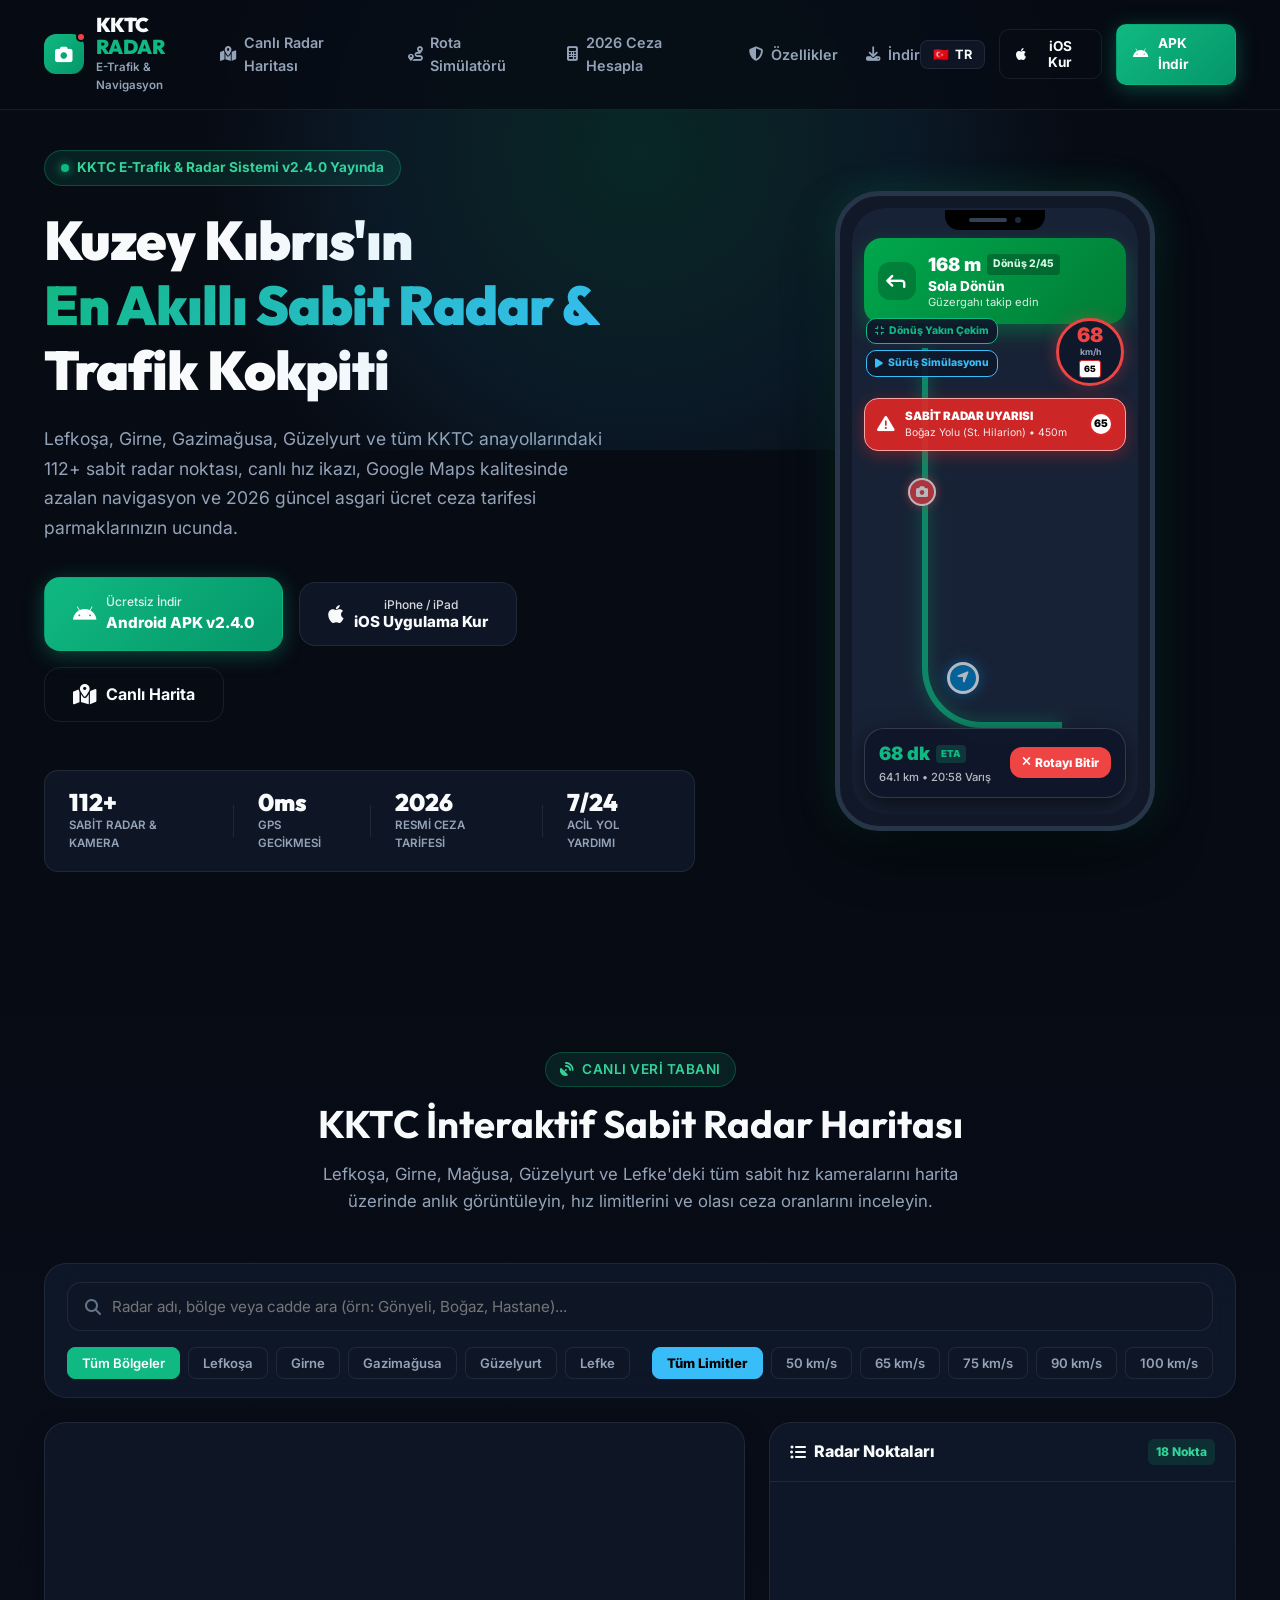
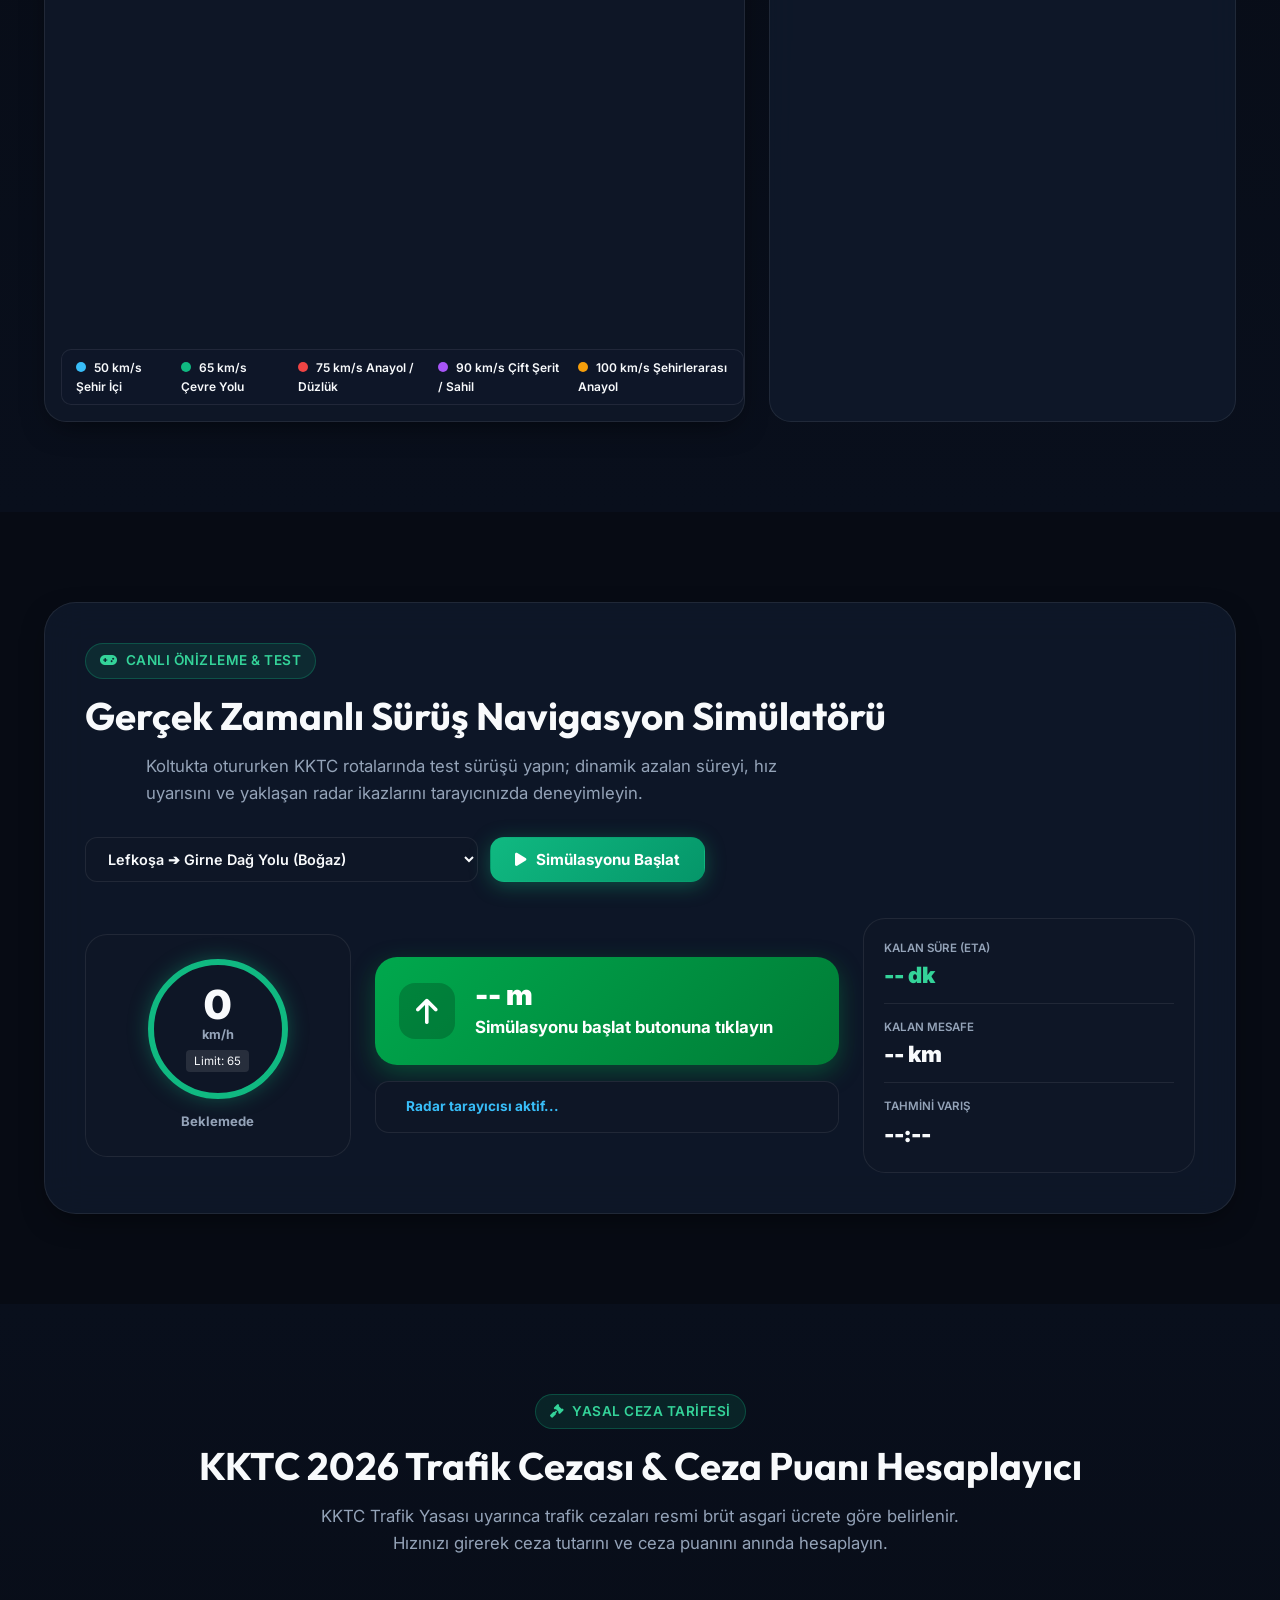
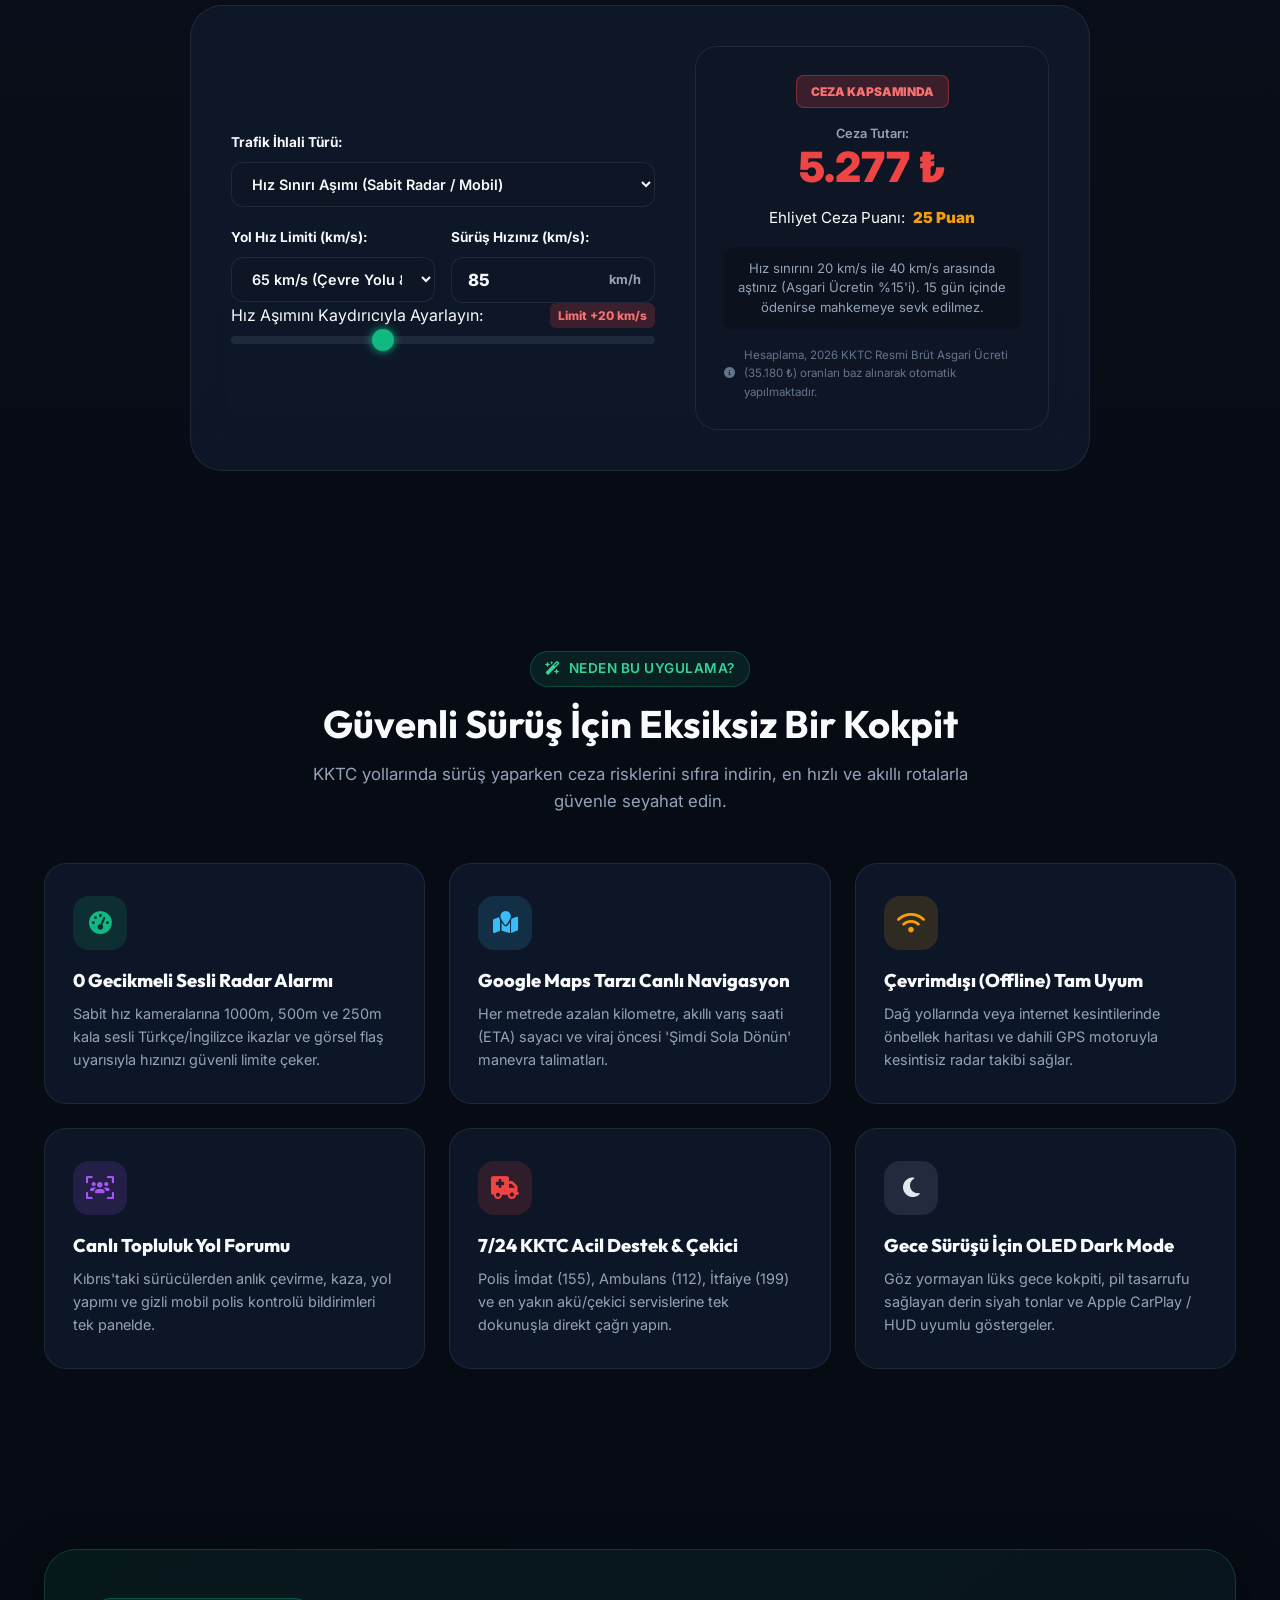
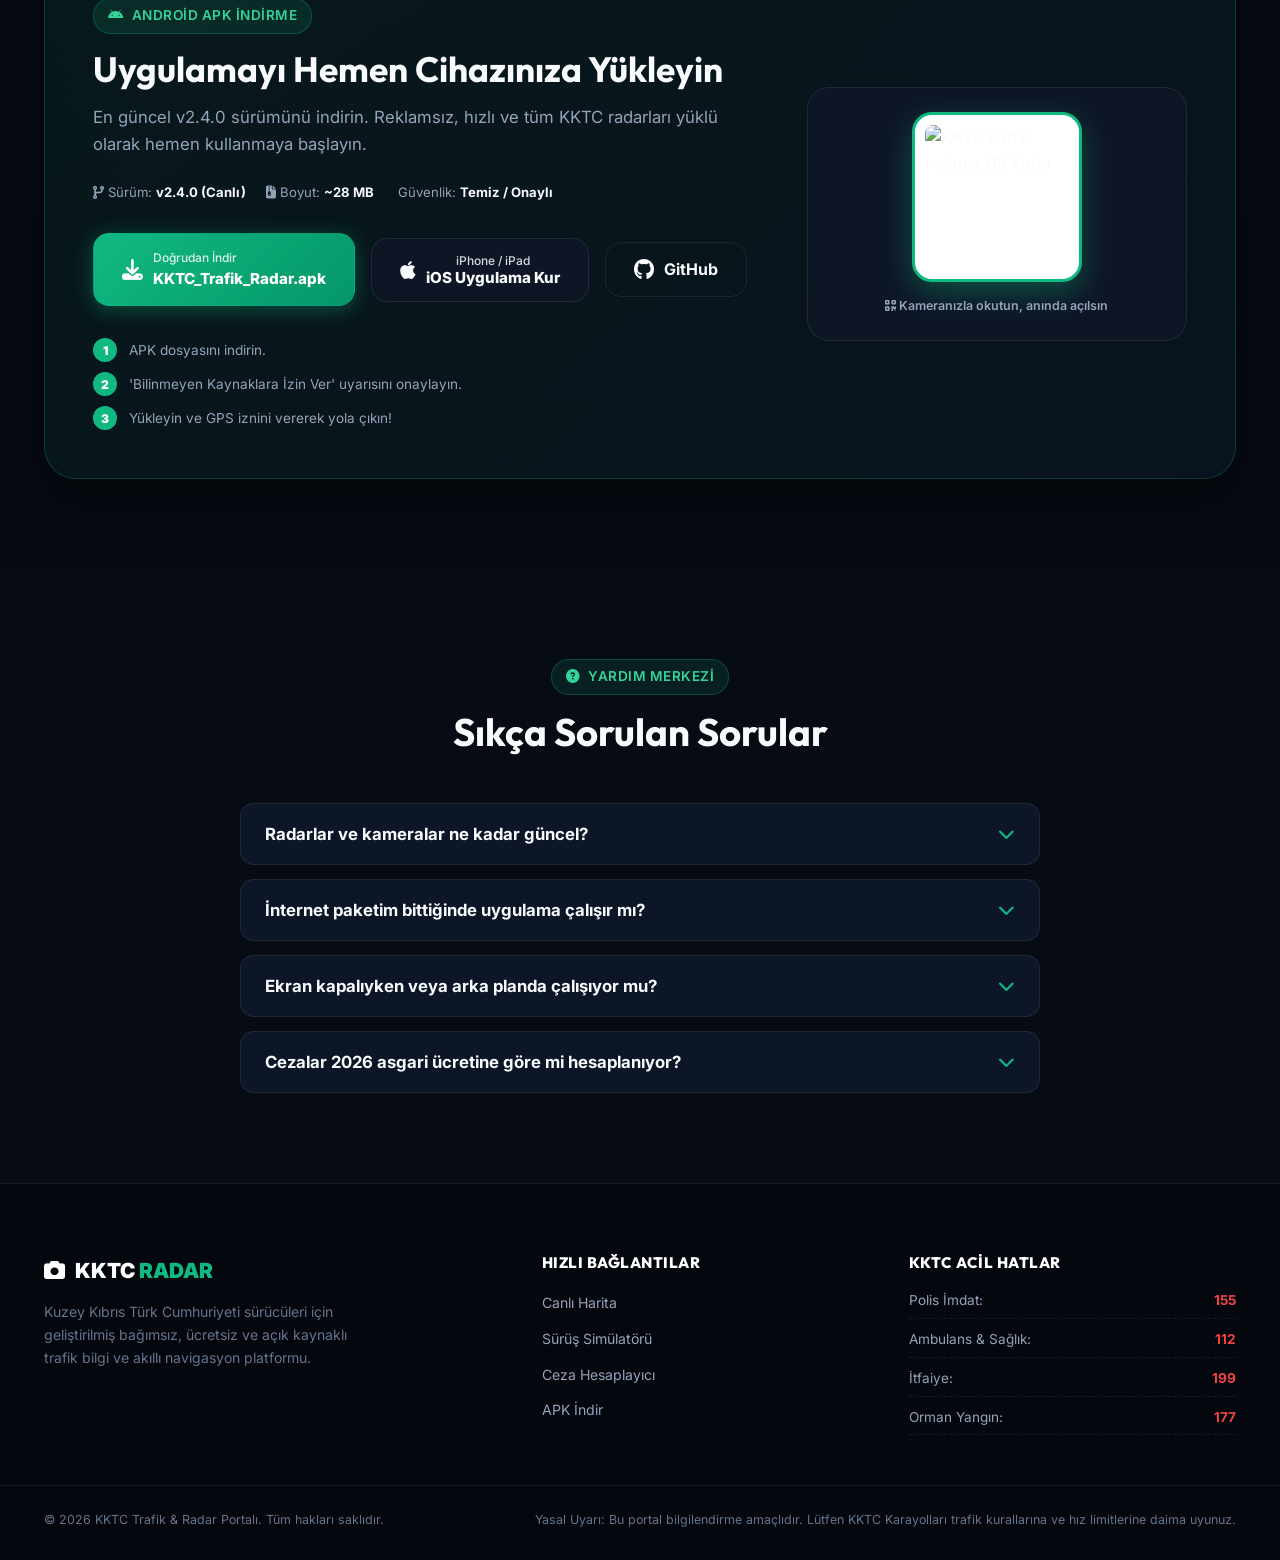
==== commit 17ba1160: "chore(docs): website kopyasi senkronlandi (Pages icin)" ====
--- a/docs/index.html
+++ b/docs/index.html
@@ -274,6 +274,8 @@
             <button class="speed-pill" data-speed="50">50 km/s</button>
             <button class="speed-pill" data-speed="65">65 km/s</button>
             <button class="speed-pill" data-speed="75">75 km/s</button>
+            <button class="speed-pill" data-speed="90">90 km/s</button>
+            <button class="speed-pill" data-speed="100">100 km/s</button>
           </div>
         </div>
       </div>
@@ -287,6 +289,8 @@
             <div class="legend-item"><span class="legend-dot speed-50"></span> 50 km/s Şehir İçi</div>
             <div class="legend-item"><span class="legend-dot speed-65"></span> 65 km/s Çevre Yolu</div>
             <div class="legend-item"><span class="legend-dot speed-75"></span> 75 km/s Anayol / Düzlük</div>
+            <div class="legend-item"><span class="legend-dot speed-90"></span> 90 km/s Çift Şerit / Sahil</div>
+            <div class="legend-item"><span class="legend-dot speed-100"></span> 100 km/s Şehirlerarası Anayol</div>
           </div>
         </div>
 
@@ -726,33 +730,37 @@
       
       <div class="ios-modal-body">
         <p class="ios-intro-text">
-          iPhone veya iPad cihazınıza <strong>App Store'a gerek kalmadan</strong> tam ekran yerel bir uygulama olarak hemen ekleyebilirsiniz:
+          iPhone veya iPad cihazınıza <strong>App Store'a gerek kalmadan</strong> tam ekran uygulama olarak ekleyin.
+          <strong>Önemli:</strong> Ana ekrana ekleme işlemini bu tanıtım sayfasında değil, <strong>uygulama sayfasında</strong> yapın.
         </p>
-        
+
         <div class="ios-guide-step">
           <div class="step-badge">1</div>
           <div class="step-desc">
-            Safari tarayıcısının altındaki <span class="ios-pill"><i class="fa-solid fa-arrow-up-from-bracket"></i> Paylaş</span> simgesine dokunun.
+            Aşağıdaki <span class="ios-pill"><i class="fa-solid fa-rocket"></i> Uygulamayı Aç</span> butonuna dokunun (Safari'de açılmalı).
           </div>
         </div>
 
         <div class="ios-guide-step">
           <div class="step-badge">2</div>
           <div class="step-desc">
-            Açılan menüde aşağı kaydırıp <span class="ios-pill"><i class="fa-regular fa-square-plus"></i> Ana Ekrana Ekle</span> seçeneğine tıklayın.
+            Açılan uygulamada Safari'nin altındaki <span class="ios-pill"><i class="fa-solid fa-arrow-up-from-bracket"></i> Paylaş</span> simgesine dokunun.
           </div>
         </div>
 
         <div class="ios-guide-step">
           <div class="step-badge">3</div>
           <div class="step-desc">
-            Sağ üstteki <strong>'Ekle'</strong> butonuna dokunun. Artık KKTC Radar ana ekranınızda reklamsız tam ekran çalışacaktır!
+            <span class="ios-pill"><i class="fa-regular fa-square-plus"></i> Ana Ekrana Ekle</span> → sağ üstteki <strong>'Ekle'</strong>. Artık ikona dokununca doğrudan radar uygulaması açılır!
           </div>
         </div>
       </div>
 
       <div class="ios-modal-footer">
-        <button class="btn btn-primary w-100" id="closeIosModalConfirm">Anladım, Harika!</button>
+        <a href="app/" class="btn btn-primary w-100" id="openWebAppBtn">
+          <i class="fa-solid fa-rocket"></i> Uygulamayı Aç
+        </a>
+        <button class="btn btn-outline w-100" id="closeIosModalConfirm" style="margin-top:10px">Kapat</button>
       </div>
     </div>
   </div>
--- a/docs/style.css
+++ b/docs/style.css
@@ -994,6 +994,8 @@
 .legend-dot.speed-50 { background: #38BDF8; }
 .legend-dot.speed-65 { background: #10B981; }
 .legend-dot.speed-75 { background: #EF4444; }
+.legend-dot.speed-90 { background: #A855F7; }
+.legend-dot.speed-100 { background: #F59E0B; }
 
 /* Radar Liste Sidebar */
 .radar-sidebar {
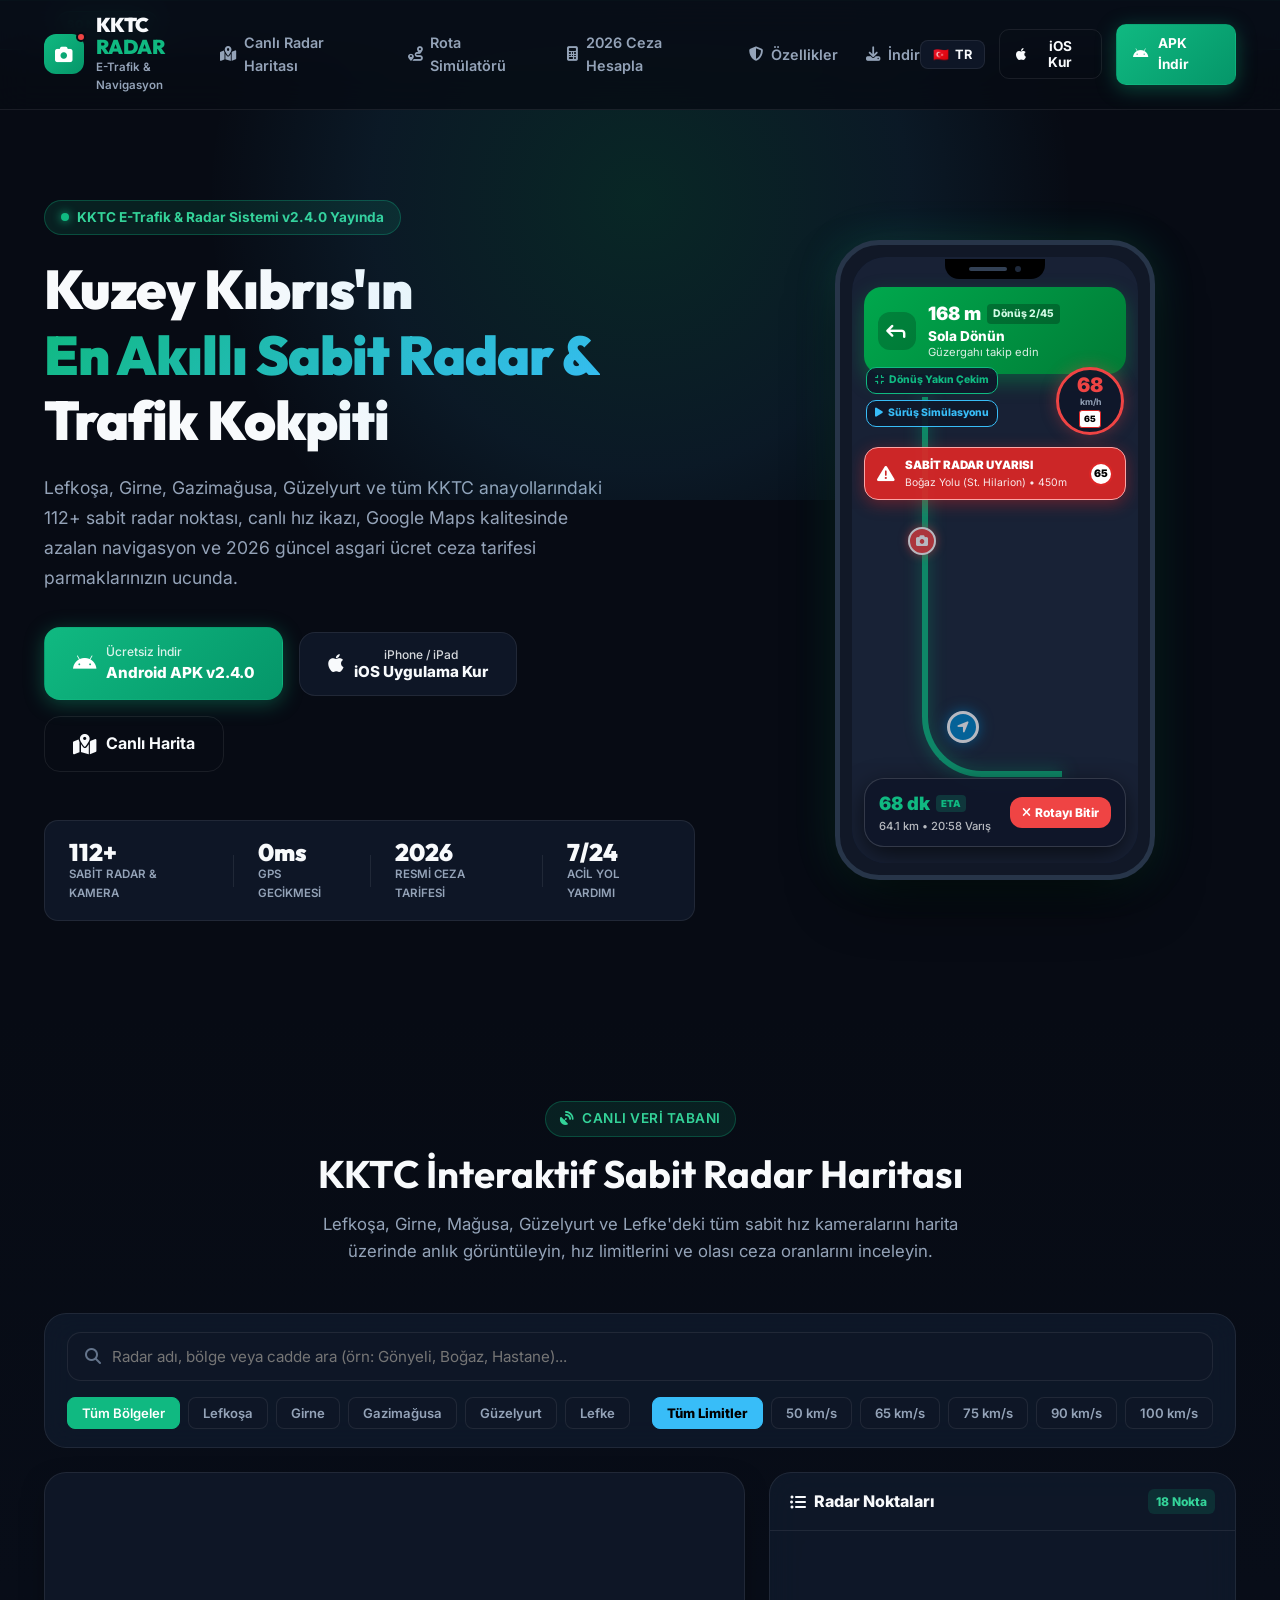
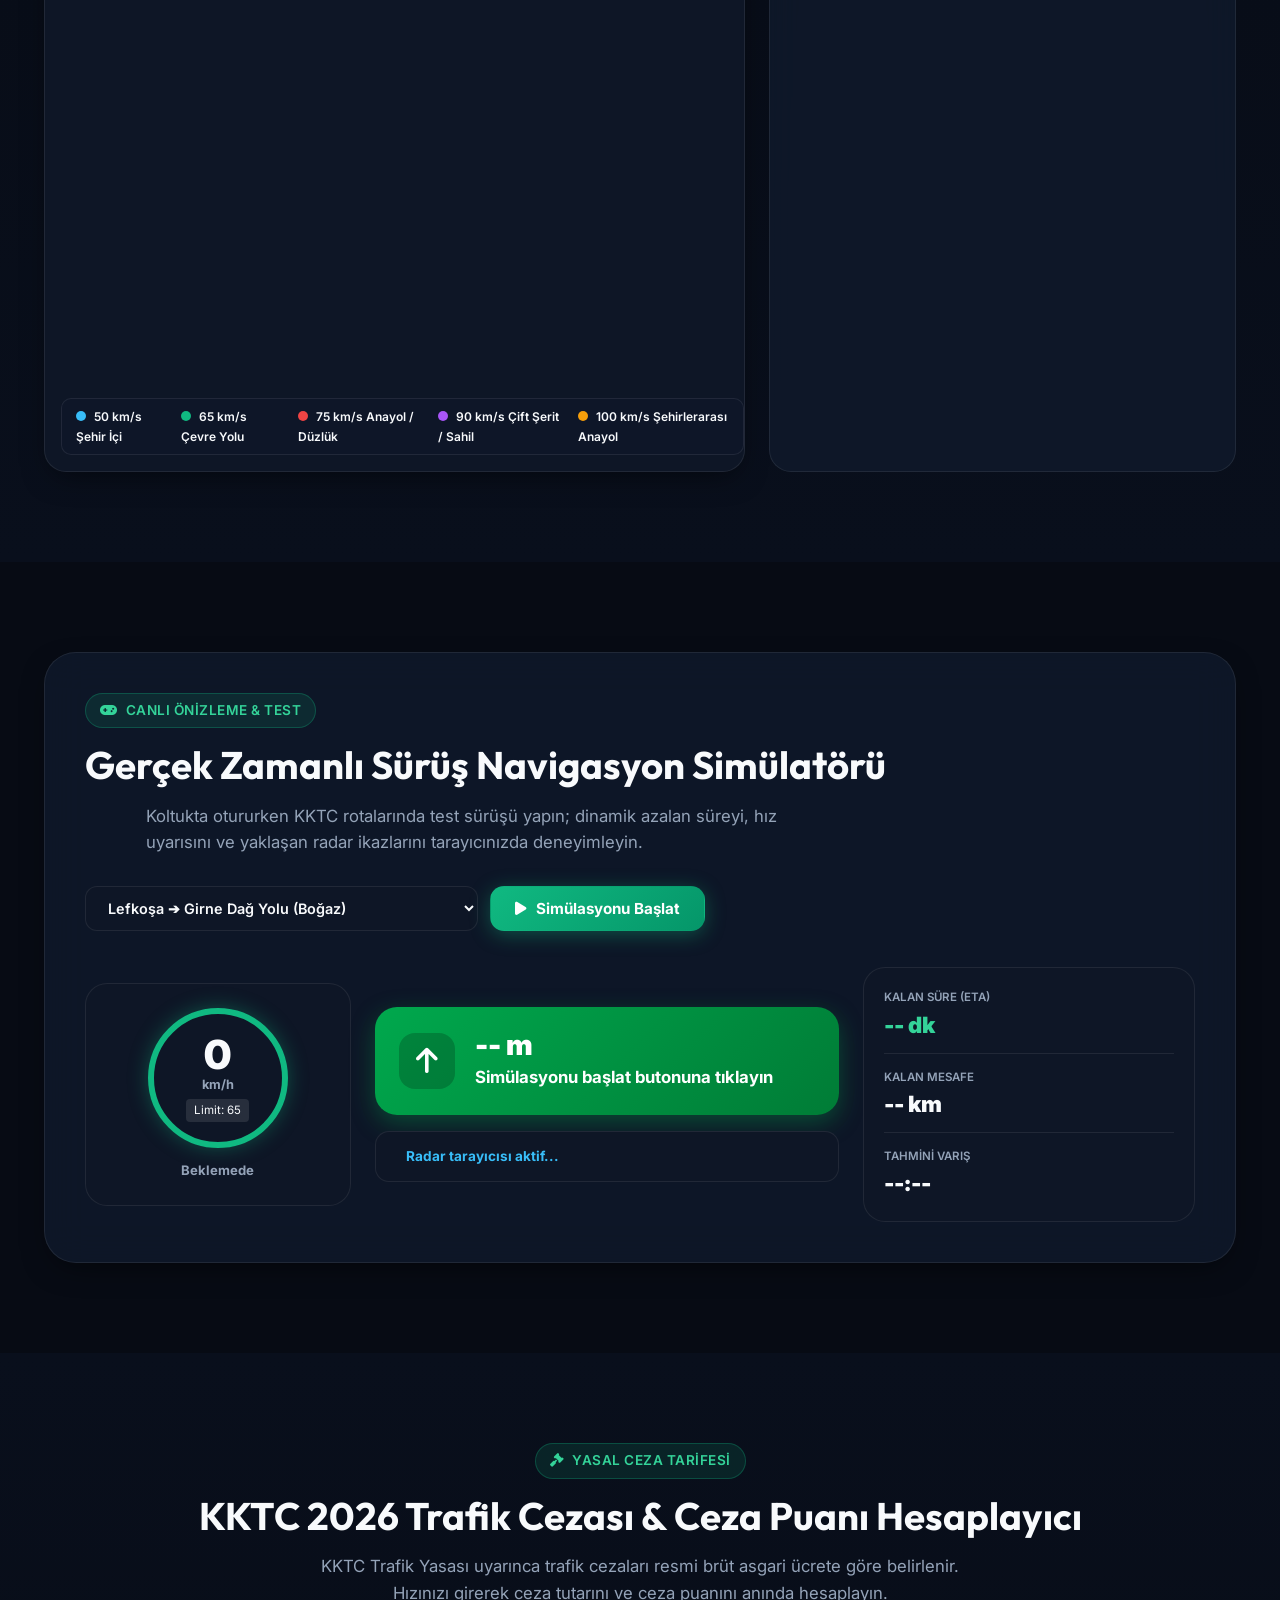
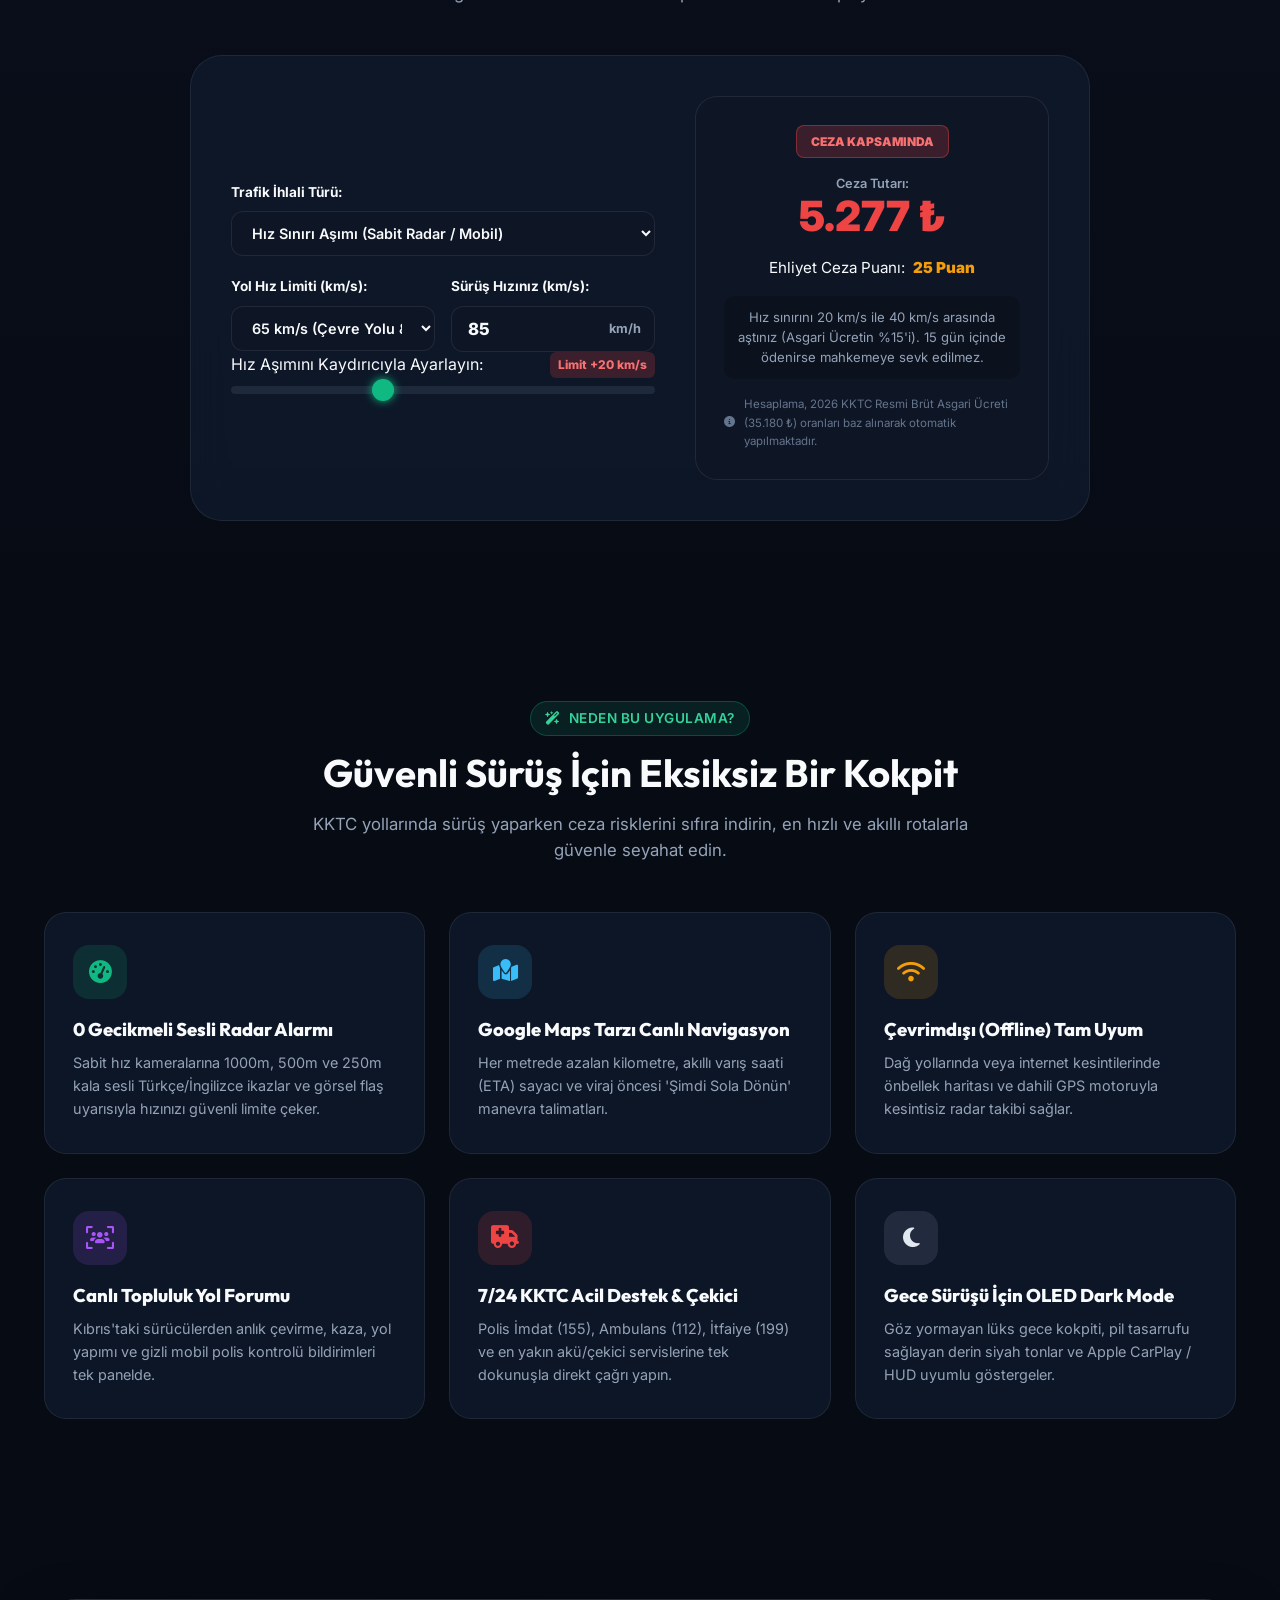
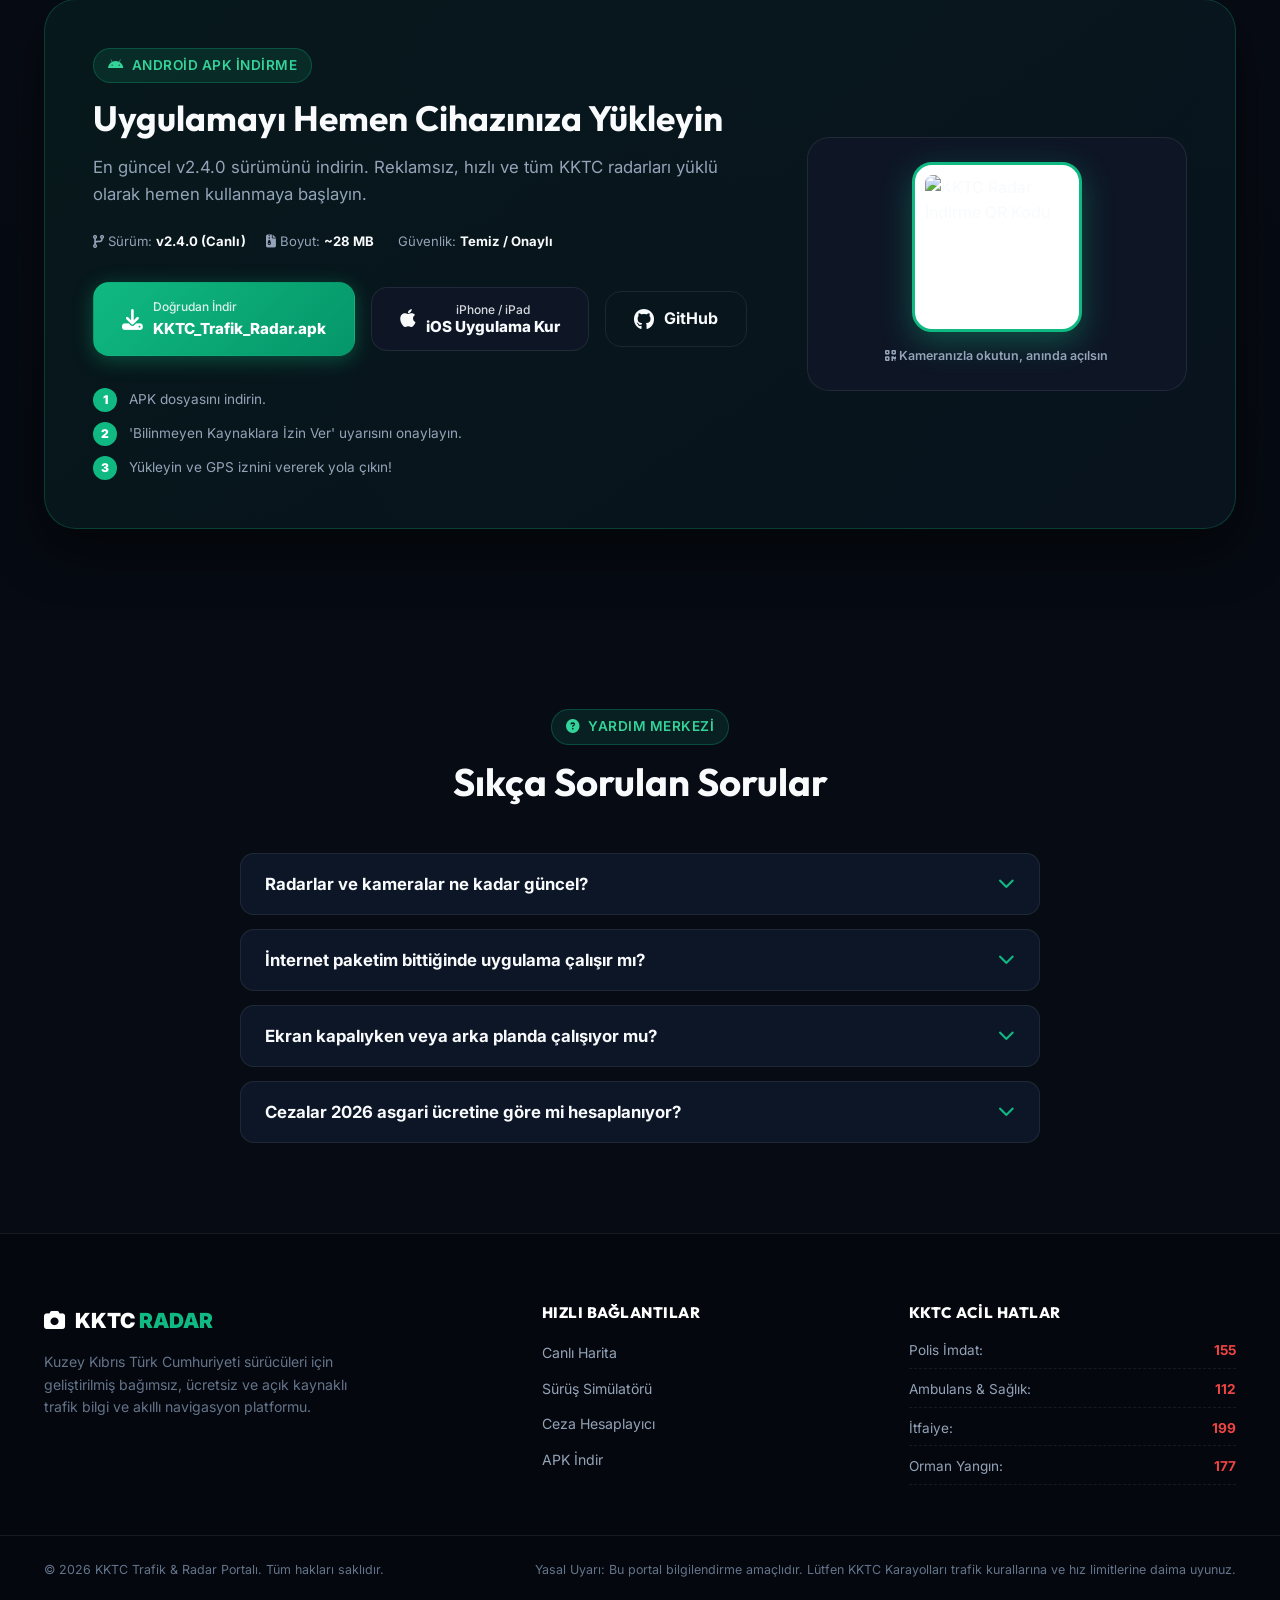
==== commit 5342db21: "feat(website): canli duyuru bandi (ticker) eklendi - TR/EN cevirili, hover'da durur" ====
--- a/docs/index.html
+++ b/docs/index.html
@@ -86,6 +86,16 @@
       </div>
     </div>
   </header>
+
+  <!-- 📢 ANLIK DUYURU BANDI -->
+  <div class="live-ticker" id="liveTicker" role="status" aria-live="polite">
+    <div class="ticker-inner">
+      <span class="ticker-label" id="tickerLabel">SON DURUM</span>
+      <div class="ticker-viewport">
+        <div class="ticker-track" id="tickerTrack"></div>
+      </div>
+    </div>
+  </div>
 
   <!-- ========================================== -->
   <!-- 🚀 HERO SECTION                            -->
--- a/docs/style.css
+++ b/docs/style.css
@@ -1931,6 +1931,71 @@
 }
 
 /* ==========================================
+   📢 CANLI DUYURU BANDI (TICKER)
+   ========================================== */
+.live-ticker {
+  background: linear-gradient(90deg, #0F172A, #111827 60%, #0F172A);
+  border-top: 1px solid rgba(16, 185, 129, 0.25);
+  border-bottom: 1px solid rgba(16, 185, 129, 0.25);
+  padding: 10px 0;
+  overflow: hidden;
+}
+.ticker-inner {
+  display: flex;
+  align-items: center;
+  max-width: 1200px;
+  margin: 0 auto;
+  padding: 0 16px;
+  gap: 14px;
+}
+.ticker-label {
+  flex-shrink: 0;
+  font-size: 11px;
+  font-weight: 900;
+  letter-spacing: 1.4px;
+  color: #10B981;
+  background: rgba(16, 185, 129, 0.12);
+  border: 1px solid rgba(16, 185, 129, 0.4);
+  padding: 4px 10px;
+  border-radius: 999px;
+  white-space: nowrap;
+}
+.ticker-viewport {
+  overflow: hidden;
+  flex: 1;
+  position: relative;
+  mask-image: linear-gradient(90deg, transparent, #000 6%, #000 94%, transparent);
+}
+.ticker-track {
+  display: inline-flex;
+  white-space: nowrap;
+  gap: 56px;
+  padding-left: 100%;
+  animation: tickerScroll 30s linear infinite;
+  font-size: 13px;
+  color: #E2E8F0;
+  font-weight: 500;
+}
+.ticker-track span::before {
+  content: '●';
+  color: #10B981;
+  margin-right: 18px;
+  font-size: 10px;
+  vertical-align: middle;
+}
+.live-ticker:hover .ticker-track {
+  animation-play-state: paused;
+}
+@keyframes tickerScroll {
+  0% { transform: translateX(0); }
+  100% { transform: translateX(-100%); }
+}
+@media (max-width: 768px) {
+  .ticker-label { font-size: 10px; padding: 3px 8px; }
+  .ticker-track { font-size: 12px; animation-duration: 22s; }
+}
+
+/* ==========================================
    🍎 iOS PWA MODAL
    ========================================== */
 .ios-modal-overlay {
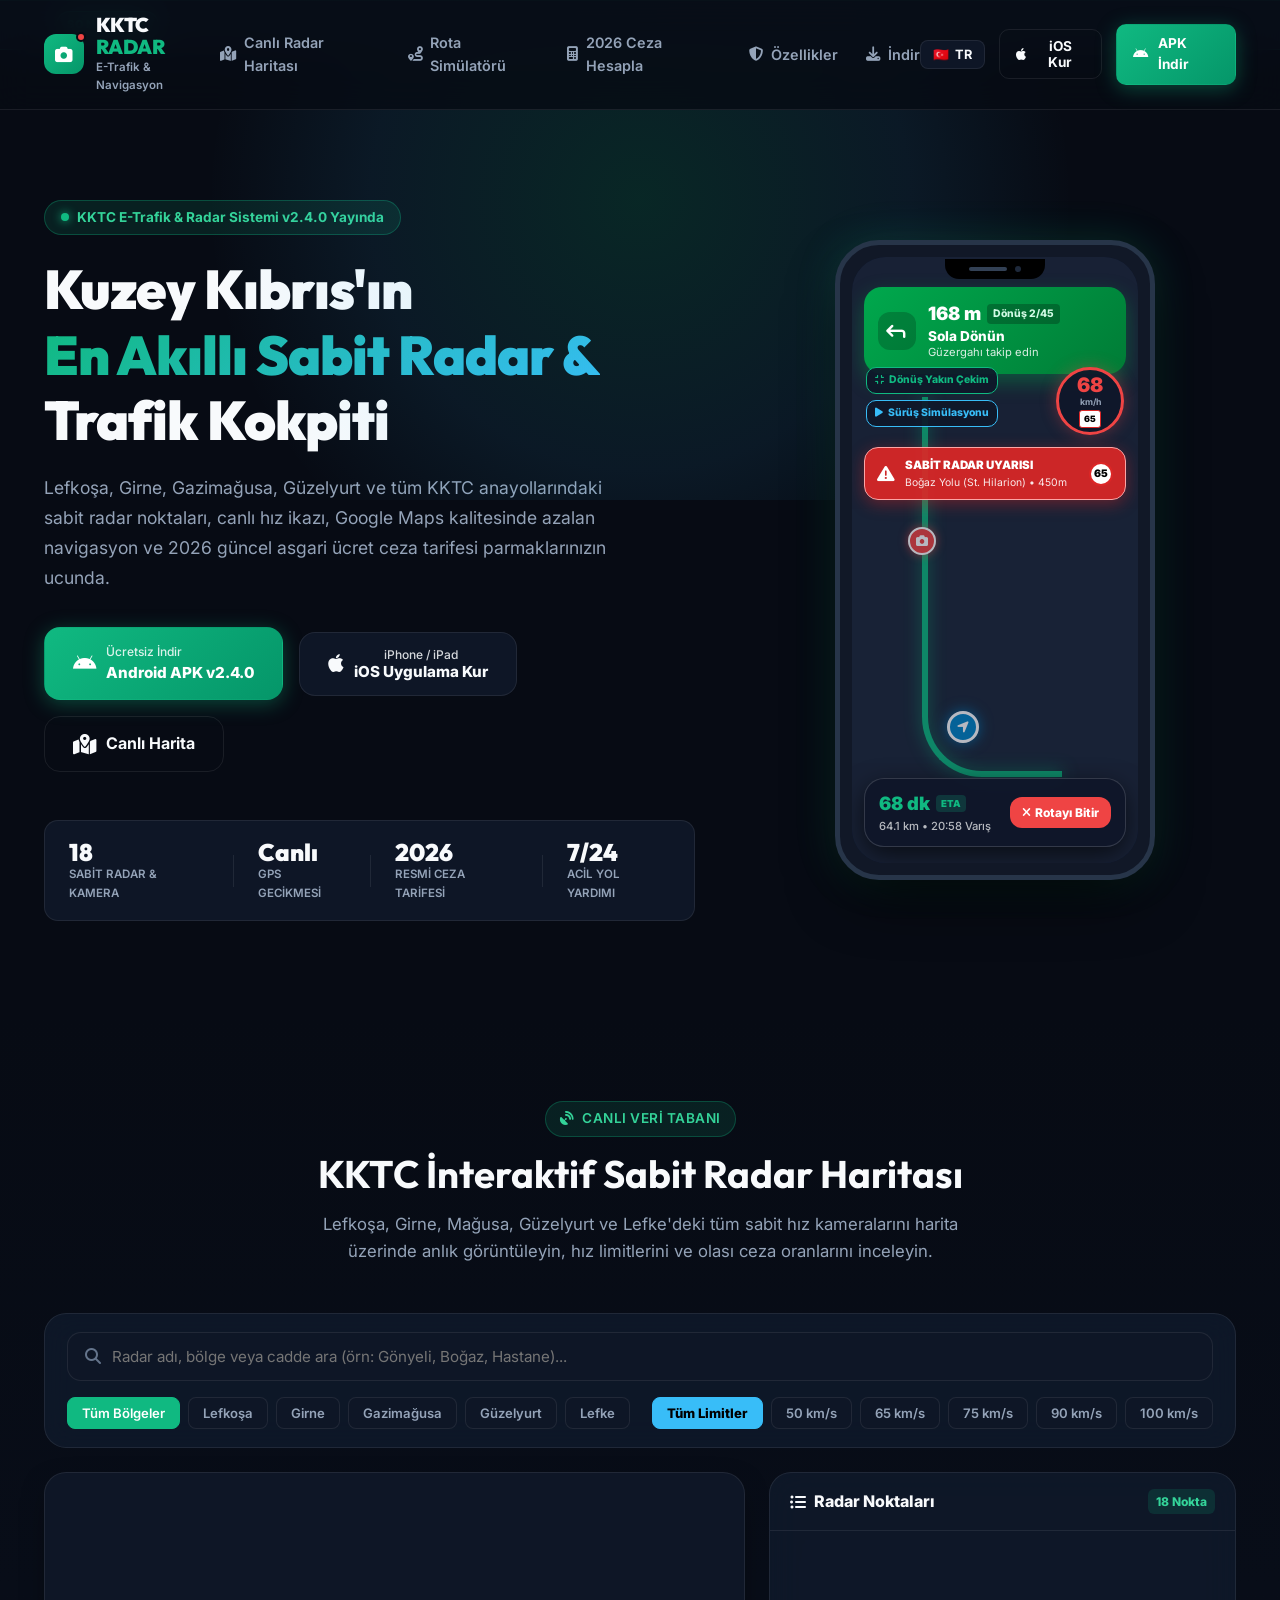
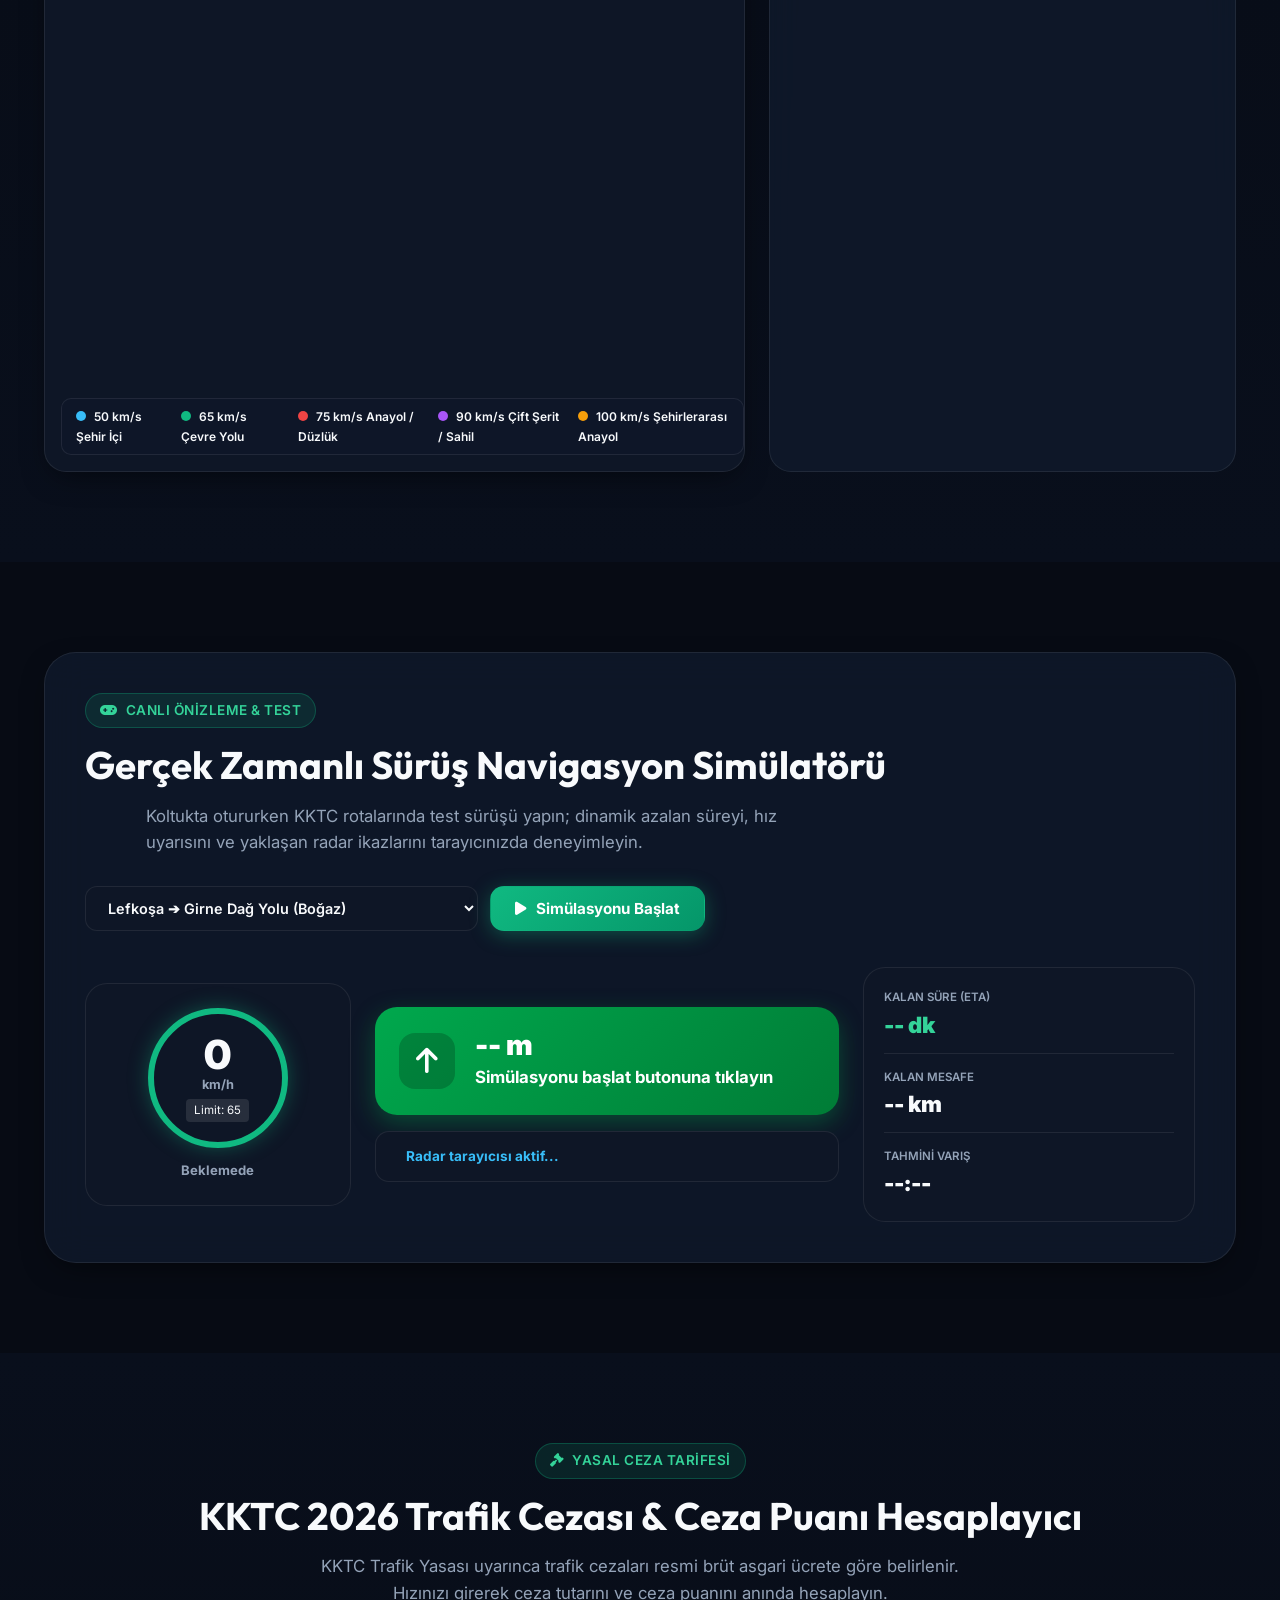
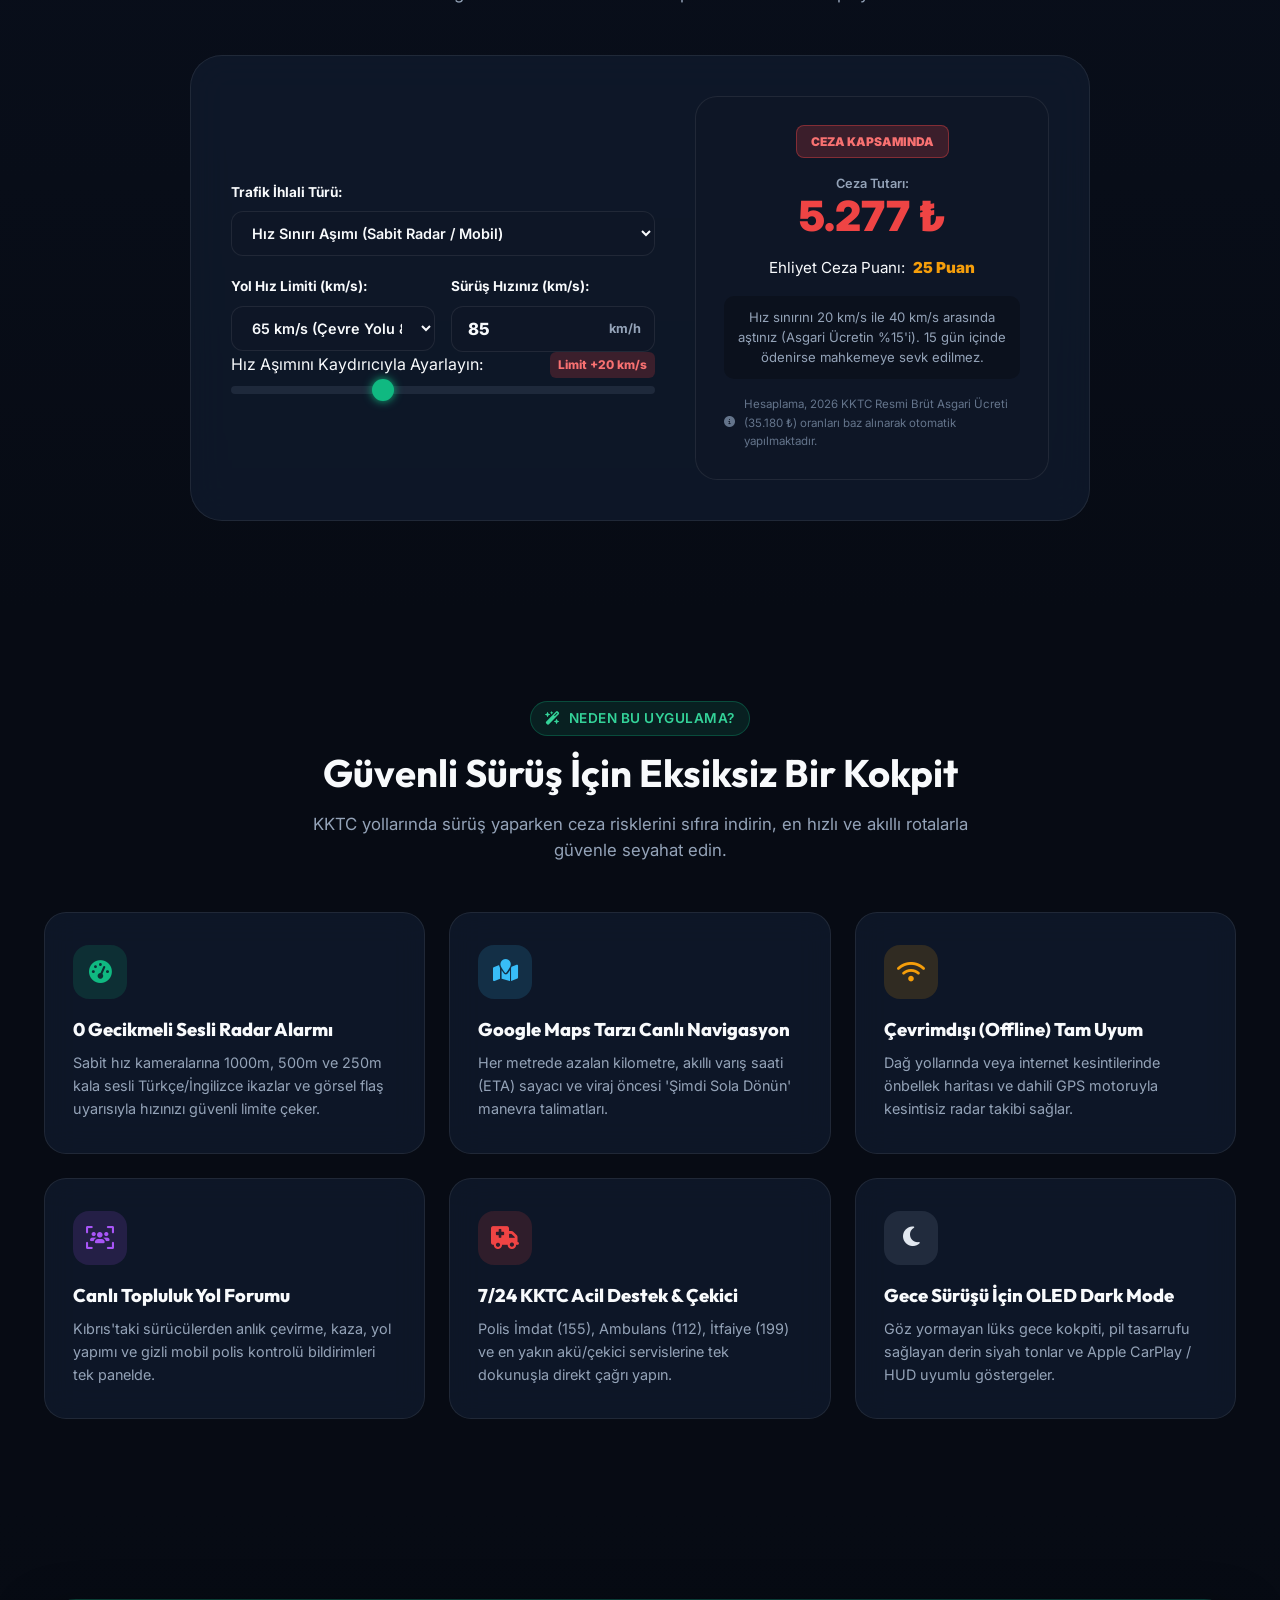
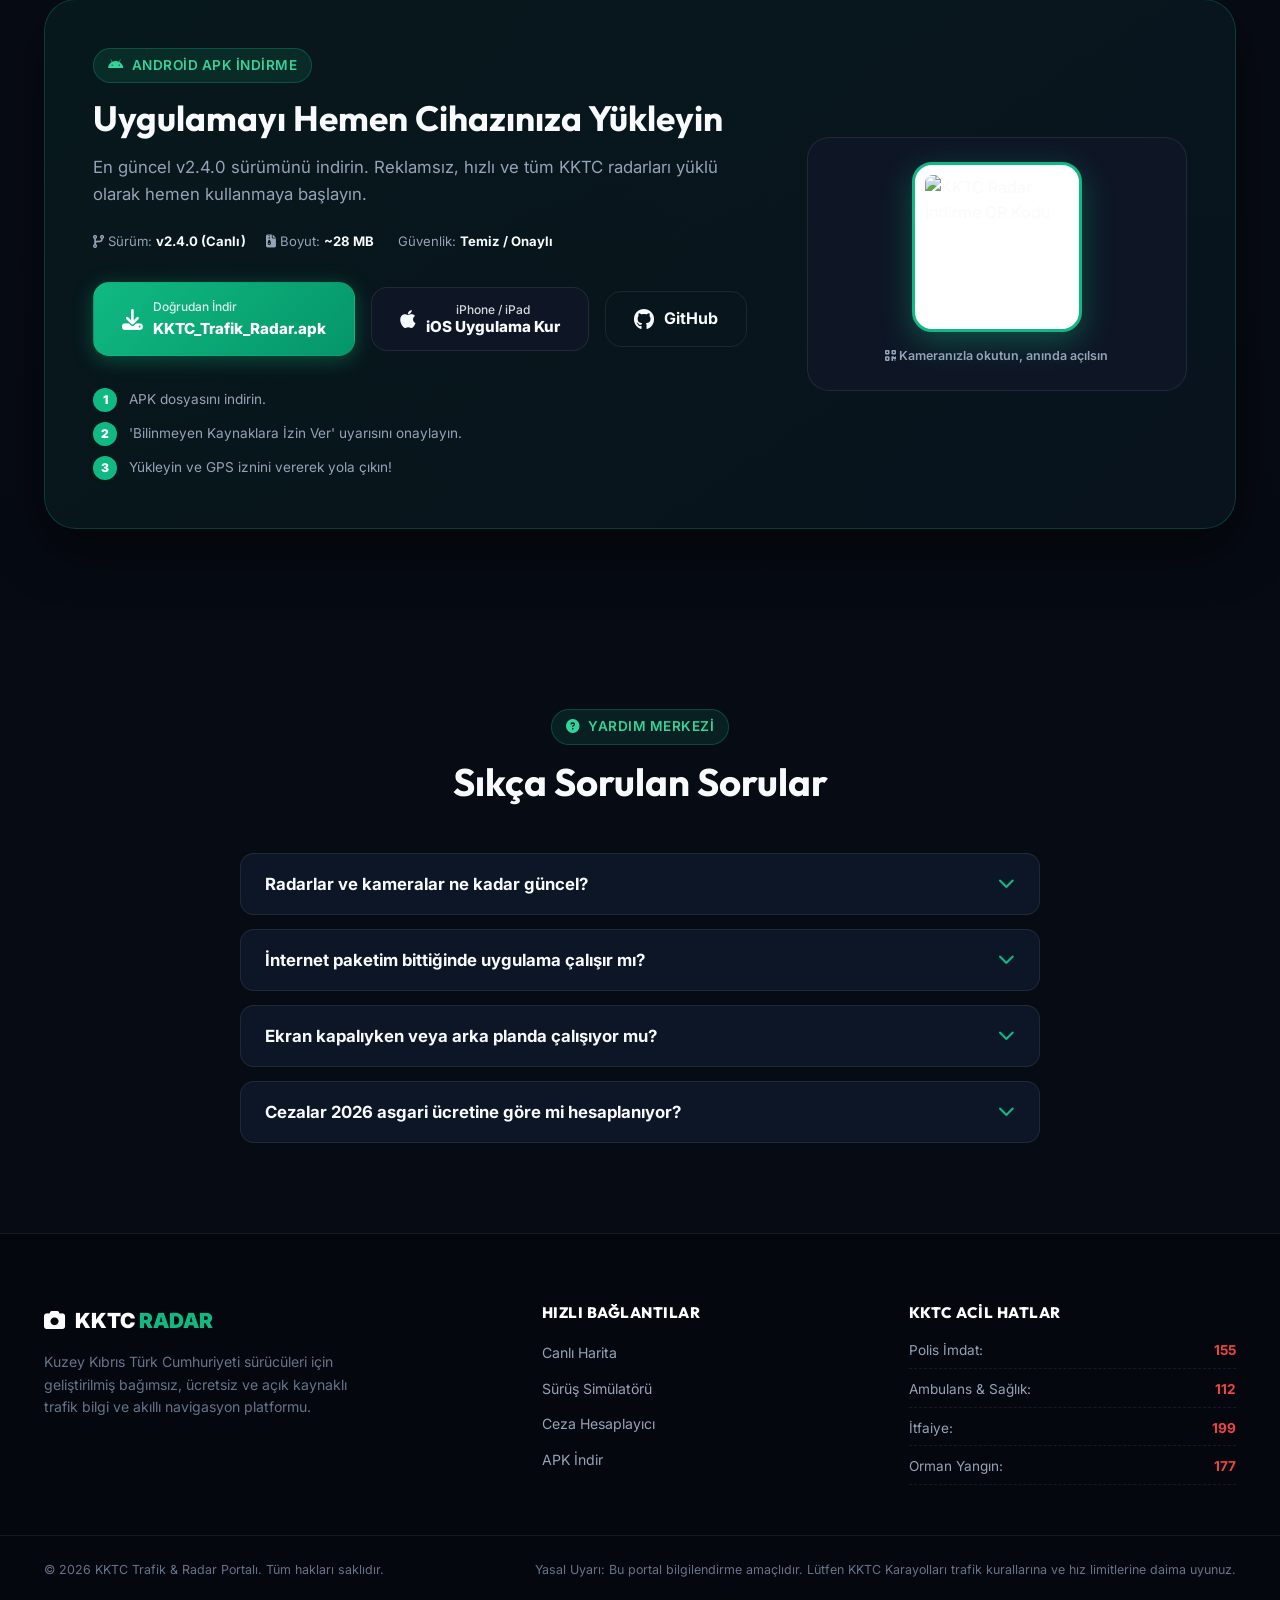
==== commit d9ebf0d1: "docs(website): iddialar sadelestirildi - resmi kurum duyurusu ifadesi yerine acik kaynak/derlenme bi" ====
--- a/docs/index.html
+++ b/docs/index.html
@@ -116,7 +116,7 @@
         </h1>
 
         <p class="hero-desc" data-i18n="hero.desc">
-          Lefkoşa, Girne, Gazimağusa, Güzelyurt ve tüm KKTC anayollarındaki 112+ sabit radar noktası, canlı hız ikazı, Google Maps kalitesinde azalan navigasyon ve 2026 güncel asgari ücret ceza tarifesi parmaklarınızın ucunda.
+          Lefkoşa, Girne, Gazimağusa, Güzelyurt ve tüm KKTC anayollarındaki sabit radar noktaları, canlı hız ikazı, Google Maps kalitesinde azalan navigasyon ve 2026 güncel asgari ücret ceza tarifesi parmaklarınızın ucunda.
         </p>
 
         <div class="hero-cta-group">
@@ -143,12 +143,12 @@
         <!-- İstatistik Çubuğu -->
         <div class="hero-stats">
           <div class="stat-item">
-            <span class="stat-number">112+</span>
+            <span class="stat-number">18</span>
             <span class="stat-label" data-i18n="hero.statRadars">Sabit Radar & Kamera</span>
           </div>
           <div class="stat-divider"></div>
           <div class="stat-item">
-            <span class="stat-number">0ms</span>
+            <span class="stat-number">Canlı</span>
             <span class="stat-label" data-i18n="hero.statLatency">GPS Gecikmesi</span>
           </div>
           <div class="stat-divider"></div>
@@ -632,7 +632,7 @@
           </button>
           <div class="faq-answer">
             <p data-i18n="faq.a1">
-              Veri tabanımız KKTC Trafik Dairesi ve Polis Genel Müdürlüğü resmi duyurularıyla eş zamanlı güncellenir. Lefkoşa, Girne, Mağusa, Güzelyurt ve tüm ilçelerdeki 112+ aktif sabit kamera koordinatları doğrulanmıştır.
+              Veri tabanımız, kamuya açık açık kaynakları (OpenStreetMap), kamuya açık resmi trafik duyurularını ve yerel sürücü bildirimlerini dikkate alarak derlenir. Lefkoşa, Girne, Mağusa, Güzelyurt ve tüm ilçelerdeki sabit kamera noktaları mümkün olduğunca doğrulanır; ancak anlık resmi veri yerine bilgilendirme amaçlı kullanılmalıdır.
             </p>
           </div>
         </div>
